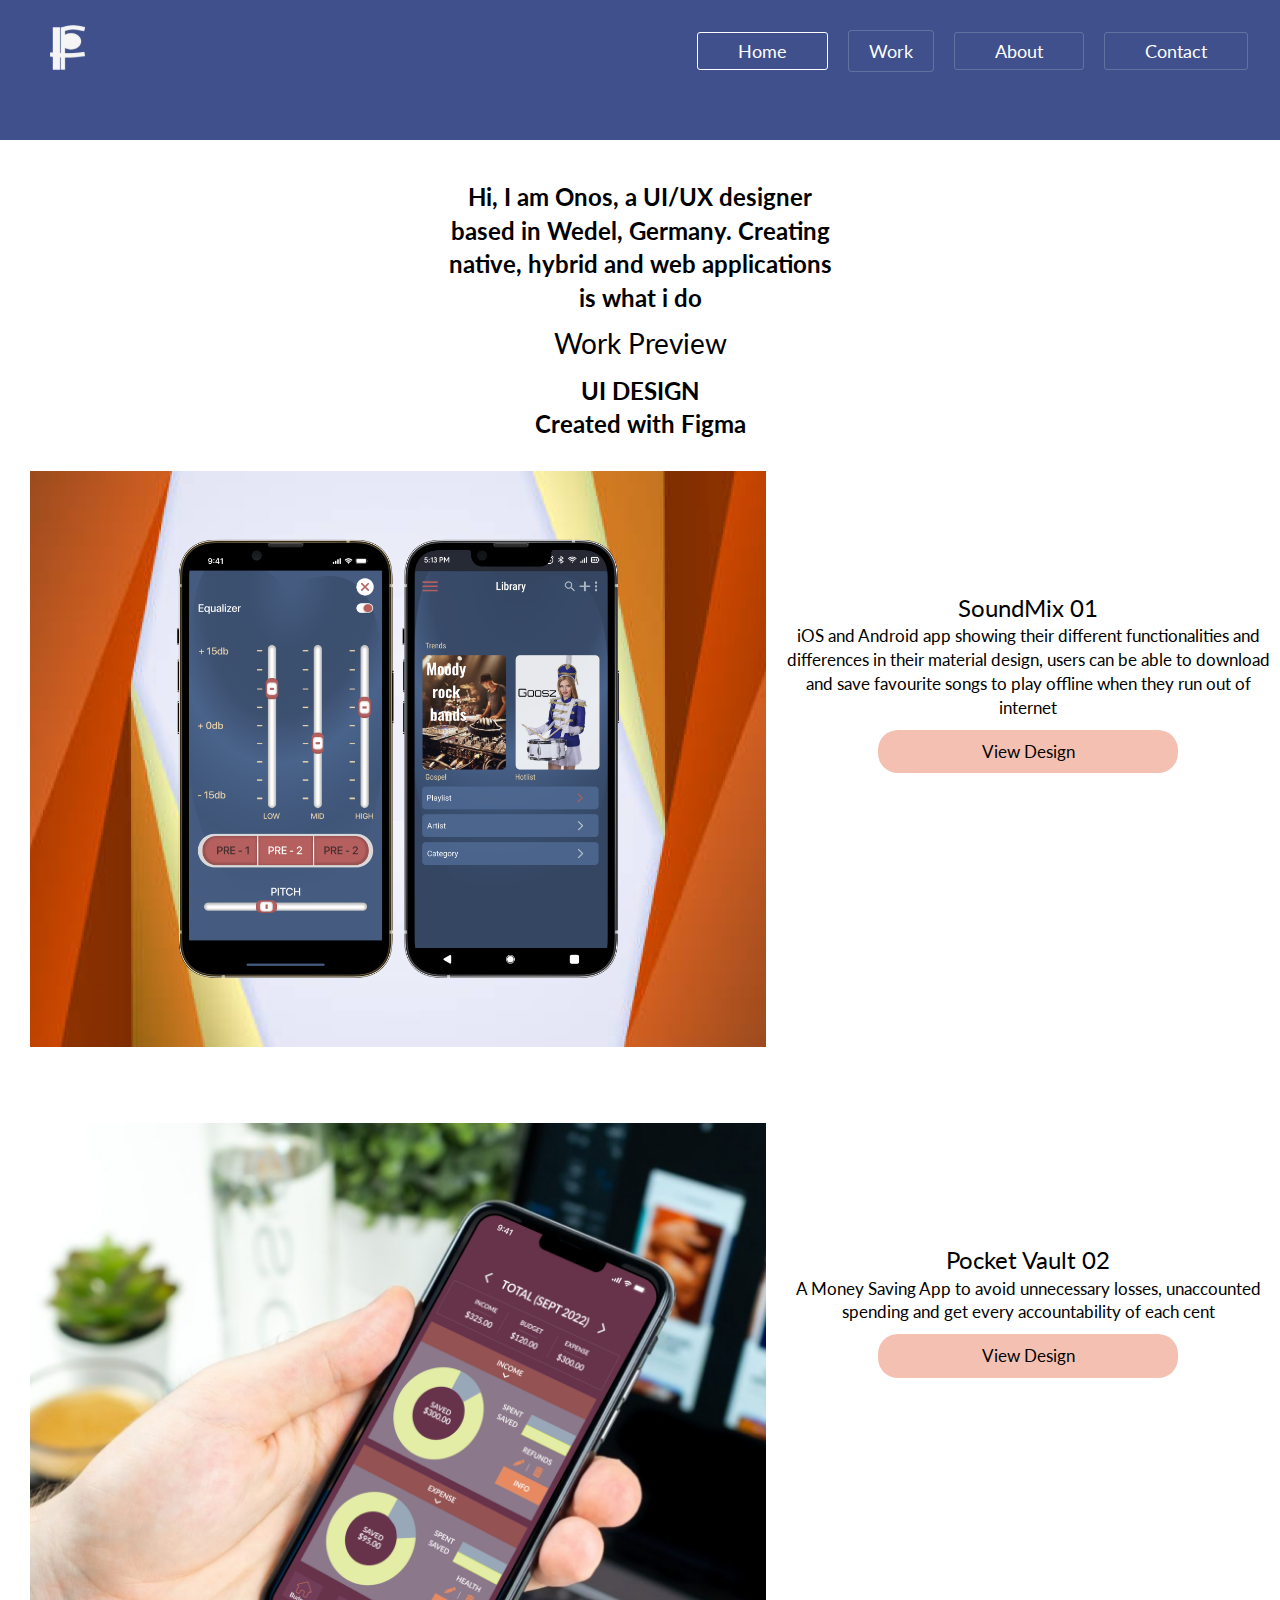
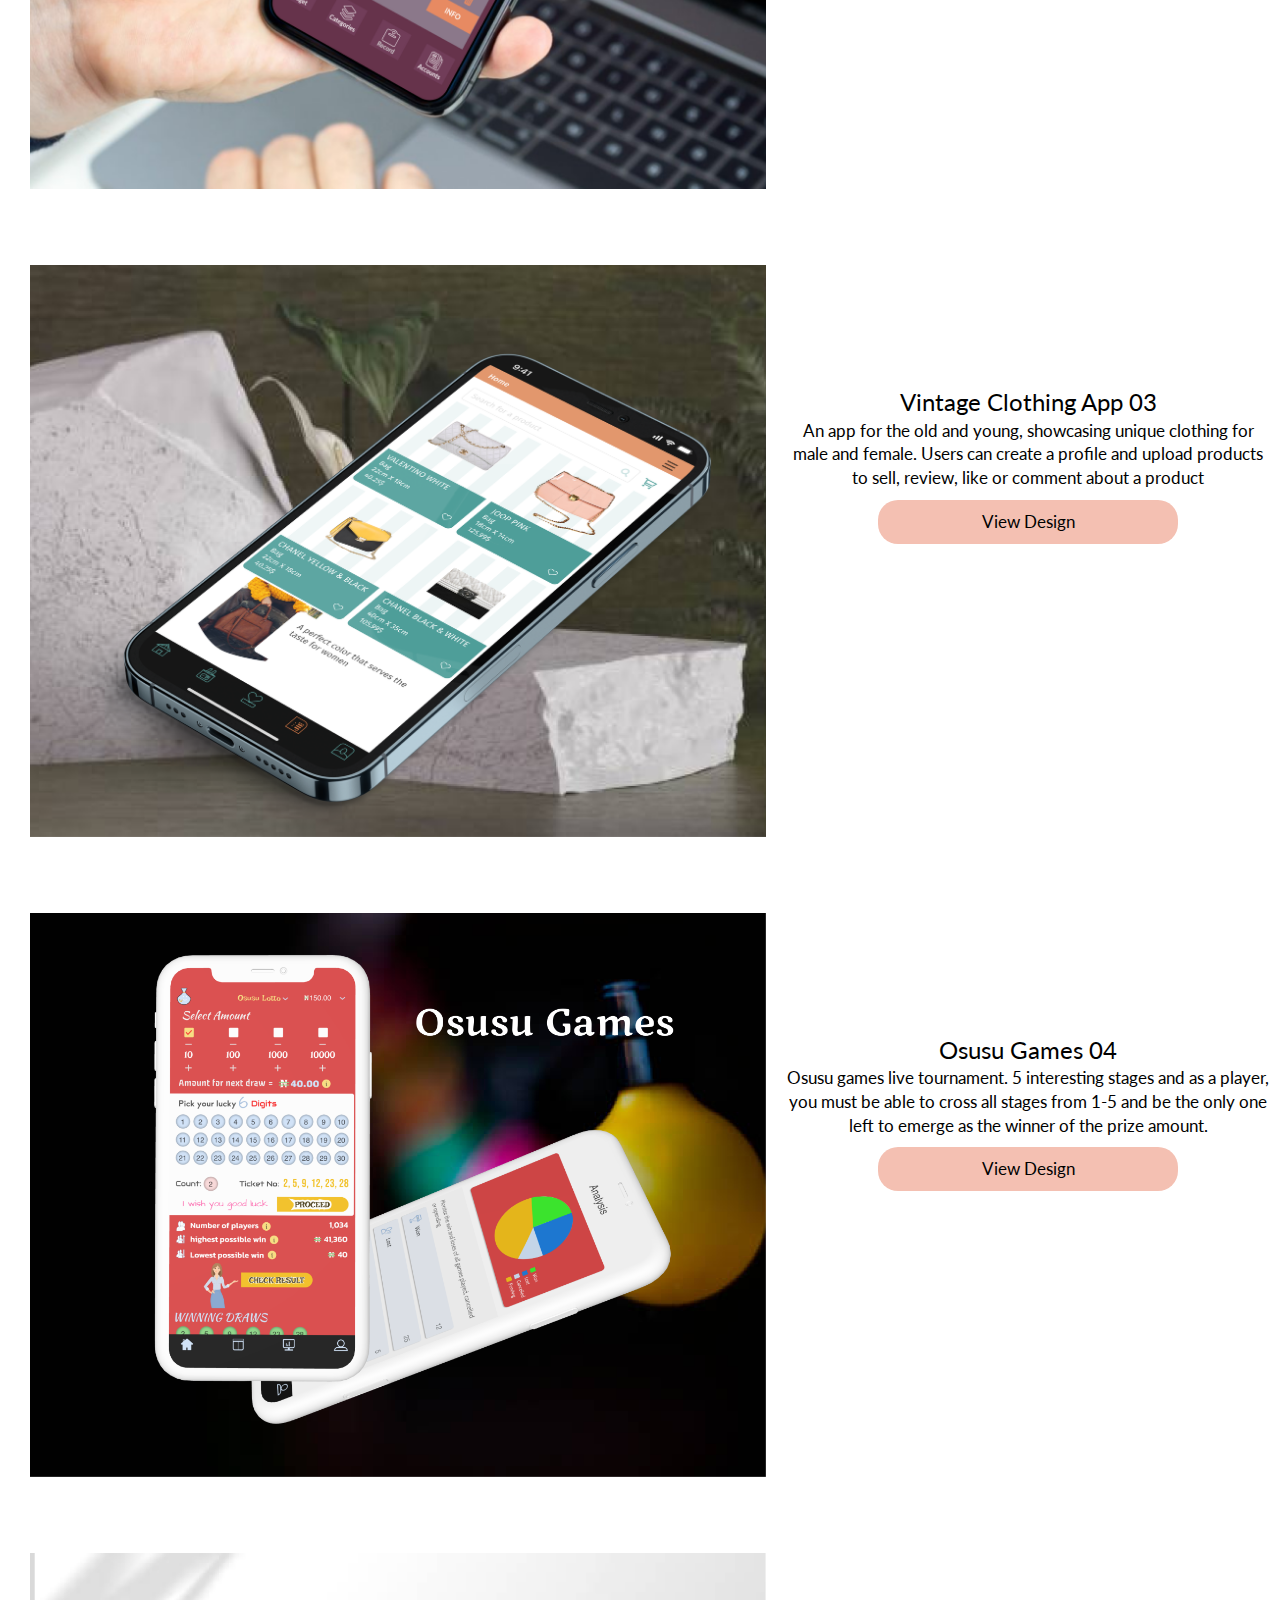
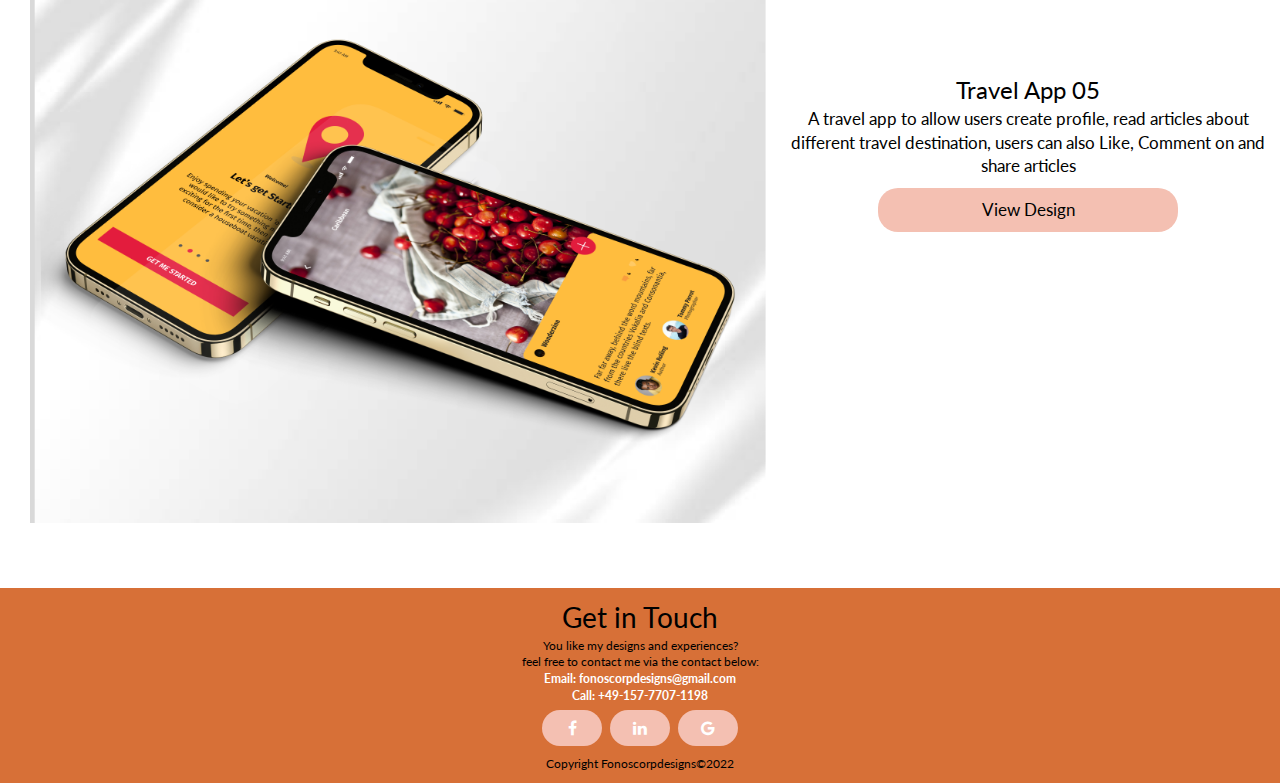
==== index.html @ d4d53372 "updated mockups" ====
<!DOCTYPE html>
<html lang="en" dir="ltr">
<!--Head Section-->

<head>
  <meta charset="utf-8">
  <meta name="viewport" content="width=device-width, initial scale=1">
  <title>Fonoscorp Designs</title>
  <link rel="icon" type="image/x-icon" href="img/favicon.ico">
  <link href="https://fonts.googleapis.com/css?family=Lato:300,400,700" rel="stylesheet">
  <link rel="stylesheet" href="css/style.css">
  <link rel="stylesheet" href="https://cdnjs.cloudflare.com/ajax/libs/font-awesome/4.7.0/css/font-awesome.min.css">
  <script src="https://code.jquery.com/jquery-3.6.1.min.js" integrity="sha256-o88AwQnZB+VDvE9tvIXrMQaPlFFSUTR+nldQm1LuPXQ=" crossorigin="anonymous"></script>
  <script src="js/script.js"></script>
</head>

<body>
  <!--Header Section-->
  <header>
    <div class="container top-heading">
      <div class="navtoggle" id="myNavtoggle">
        <label class="logo"><a href="index.html">
            <img src="img/logo-1.svg" alt="Fonoscorp"></a>
        </label>
        <nav>
          <ul>
        <li><a class="active" href="index.html">Home</a></li>
<li class="dropdown">
  <div onclick="myFunction()" class="dropbtn">Work</div>
  <div id="myDropdown" class="dropdown-content">
    <a href="android.html">SoundMix</a>
	   <a href="pocket-vault.html">Pocket Vault</a>
    <a href="vintage-app.html">Vintage App</a>
	  <a href="game.html">Game App</a>
	  <a href="travel-app.html">Travel App</a>
  </div>
</li>
            <li><a href="about.html">About</a></li>
            <li><a href="#footer">Contact</a></li>
            <li><a href="javascript:void(0);" class="icon" onclick="menuToggle()"><i class="fa fa-bars"></i></a></li>
          </ul>

        </nav>
      </div>
    </div>
  </header>


  <div class="main">

    <!--Main page Hero Section-->

    <div class="preview">
      <h5>
        Hi, I am Onos, a UI/UX designer based in Wedel, Germany. Creating native, hybrid and web applications is what i do
      </h5>
      <h3>
        Work Preview
      </h3>
      <h5>
        UI DESIGN<br>Created with Figma
      </h5>
    </div>


    <!--Project Section-->
	 
	  
    <!--iOS and Android Section-->
    <div class="grid-container">
      <div class="grid-item">
        <picture>
          <img src="img/soundmix/img/ios-mockup.png" alt="Project 2" />
        </picture>
      </div>
      <div class="grid-item">
        <h3>SoundMix 01</h3>
        <p>iOS and Android app showing their different functionalities and differences in their material design, users can be able to download and save favourite songs to play offline when they run out of internet</p>

        <a href="android.html" class="button">View Design</a>
      </div>
    </div>
	  
	   <!--Pocket Vault Section-->
    <div class="grid-container">
      <div class="grid-item">
        <picture>
          <img src="img/pocket-vault/home-mockup.png" alt="Project 2" />
        </picture>
      </div>
      <div class="grid-item">
        <h3>Pocket Vault 02</h3>
        <p>A Money Saving App to avoid unnecessary losses, unaccounted spending and get every accountability of each cent</p>

        <a href="android.html" class="button">View Design</a>
      </div>
    </div>

	  
	  
	   <!--Vintage Section-->
	   <div class="grid-container">
      <div class="grid-item">
        <picture>
          <img src="img/vintage-app-img/home-mockups.png" alt="Project 1" />
        </picture>
      </div>
      <div class="grid-item">
        <h3>Vintage Clothing App 03</h3>
        <p>An app for the old and young, showcasing unique clothing for male and female. Users can create a profile and upload products to sell, review, like or comment about a product</p> <a href="vintage-app.html" class="button">View Design</a>
      </div>
    </div>
	  
	   <!--Game Section-->
    <div class="grid-container">
      <div class="grid-item">
        <picture>
          <img src="img/game/osusu-games.png" alt="Project 2" />
        </picture>
      </div>
      <div class="grid-item">
        <h3>Osusu Games 04</h3>
        <p>Osusu games live tournament. 5 interesting stages and as a player, you must be able to cross all stages from 1-5 and be the only one left to emerge as the winner of the prize amount.</p>

        <a href="android.html" class="button">View Design</a>
      </div>
    </div>
	   <!--Travel Section-->
	  <div class="grid-container">
      <div class="grid-item">
        <picture>
          <img src="img/vintage-app-img/travelpic.png" alt="Project 2" />
        </picture>
      </div>
      <div class="grid-item">
        <h3>Travel App 05</h3>
        <p>A travel app to allow users create profile, read articles about different travel destination, users can also Like, Comment on and share articles</p>

        <a href="travel-app.html" class="button">View Design</a>
      </div>
    </div>




  </div>
	
	

  <!--Footer Section-->








  <footer>
    <div class="foot-menu">
      <div class="container">
        <div class="contact-text">

          <h3>Get in Touch</h3>
          <p>You like my designs and experiences?<br>
            feel free to contact me via the contact below:</p>
        </div>
        <div class="contact">
          Email: <a href="mailto:fonoscorp1@gmail.com">fonoscorpdesigns@gmail.com</a><br>
          Call: <a href="tel:+4915777071198">+49-157-7707-1198</a>
        </div>



        <div class="social-link">
          <a href="https://www.facebook.com/" class="fa fa-facebook"></a>
          <a href="https://www.linkedin.com/" class="fa fa-linkedin"></a>
          <a href="https://www.google.com/" class="fa fa-google"></a>
        </div>

        <div class="copy">
          <p>Copyright Fonoscorpdesigns&copy;2022</p>
        </div>

      </div>
    </div>
  </footer>

</body>

</html>
---- css/style.css ----
/*
Colors used:
Primary Color (Blue): #1877F2;
Secondary Color (Green): #white; */

* {
    padding: 0;
    margin: 0;
}

body {
    font-family: 'Lato', sans-serif;
    line-height: 1.4;
}

/* =======header=========== */
.logo {
    width: 40%;
}

.logo img {
    width: 30px;
    margin-bottom: 10px;
    margin-left: 20px;

}
.navtoggle li:not(:last-child) {
    display: none;
}
nav li {
    display: inline-block;
    margin: 0 10px;
    line-height: 40px;
    font-size: 12px;
    list-style: none;
    margin-bottom: 10px;
    border: 2px solid rgba(159, 191, 221, 0.3);
    border-radius: 2px;
}
nav li:last-child {
    border: 0;
    margin: 0;
    line-height: 0;
    color: green;
}


nav a {
    color: while;
    font-size: 16px;
    border: 1px solid transparent;
    padding: 2px 6px;
    border-radius: 3px;
}

.container {
    padding: 10px;
    margin: auto;
}

.top-heading {
    background-color: #3F508C;
}

img {
    width: 100%;
}

.project-pic {
    width: 40%;
    margin-left: auto;
    margin-right: auto;

}

.profile-pic {
    width: 80%;
    margin-left: auto;
    margin-right: auto;
}

.frames {
    width: 60%;
    margin-left: auto;
    margin-right: auto;
}

.row {
    display: inline-block;
    margin-bottom: 20px;
}

h2 {
    text-align: center;
    font-size: 3.25em;
    font-weight: 700;
}

h3 {
    font-size: 1.75em;
    font-weight: 400;
}

.preview {
    width: 80%;
    text-align: center;
    margin-left: auto;
    margin-right: auto;
}

h4 {
    width: 100%;
    align-content: center;
    font-size: 2.25em;
    font-weight: 400;
}

h5 {
    text-align: center;
    margin-top: 0;
    margin-bottom: 10px;
    padding: 30px;
}

a {
    text-decoration: none;
    color: #ffffff;
}

a:hover {
    color: #D77037;
}

a:active {
    color: #3F508C;
}

/* ========dropdown section========== */
.dropbtn {
  background-color: #3F508C;
  color: #fff;
  font-size: 18px;
  border: none;
  cursor: pointer;
	border: 1px solid rgba(255, 255, 255, 0.19);
	padding: 0px 20px;
	border-radius: 4px;
	transition: ease-out 0.3s;

}

.dropbtn:hover {
		 color: #D77037;

}

.dropdown {
  position: relative;
  display: inline-block;
	color: #fff;
}
.dropdown li {
	background-color: #3F508C;
}

.dropdown-content {
  display: none;
  position: absolute;
  min-width: 160px;
  overflow: auto;
  box-shadow: 0px 8px 16px 0px rgba(0,0,0,0.2);
  z-index: 1;
}

.dropdown-content a {
  color: black;
  background-color: #f1f1f1;
  padding: 2px 16px;
	height: 40px;
  text-decoration: none;
  display: block;
  margin-bottom: 2px;
}

.dropdown a:hover {background-color: #ddd;}

.show {display: block;}

/* ========main section========== */
.main {
    margin-top: 20px;
    padding: 10px;
}

.grid-container {
    margin-bottom: 30px;
}

.grid-item-2 {
    width: 60%;
    padding: 10px;
    margin-left: auto;
    margin-right: auto;
}

.grid-item-3 {
    width: 60%;
    margin-left: auto;
    margin-right: auto;
}

.grid-item-3 img {
    width: 100%;
}

.main-project {
    margin-top: 20px;
    padding: 10px;
}

.profile-name {
    text-align: center;
}

.profile-pic img {
    border-radius: 80px;
}

.ideation ul {
    padding-top: 20px;
    margin: auto;
}
.brief {
	margin-top: 20px;
    margin-bottom: 20px;
}
.brief,
.wireframe-text p {
    text-align: center;
    margin-top: 20px;
    margin-bottom: 20px;
}

.mockups {
    margin-top: 20px;
}

.tools-and-skills-heading {
    width: 100%;
    text-align: center;
}

.button {
    width: 280px;
    display: inline-block;
    text-align: center;
    color: #000;
    background-color: #F4C0B2;
    text-decoration: none;
    font-weight: 400;
    box-shadow: inset 0 0 0 0 #D77037;
    padding: 10px;
    border-radius: 20px;
    transition: ease-out 0.3s;
    margin-top: 10px;
}

.button:hover {
    box-shadow: inset 300px 0 0 0 #EDA379;
    cursor: pointer;
    color: #000;
}

.resume {
    text-align: center;
}
/* =======Pocket Vault=========== */
.project-heading{
	width: 60%;
	text-align: center;
	margin-left: auto;
	margin-right: auto;
	margin-top: 40px;
}
.guiding-heading {
	text-align: center;
	margin-top: 40px;
}
.the-w-heading {
	width: 80%;
	margin-left: auto;
	margin-right: auto;
}
.the-w-heading li {
	text-align: left;
}
.guiding-text {
	margin-bottom: 10px;
}
.explain-area {
	margin-bottom: 40px;
	width: 80%;
	margin-left: auto;
	margin-right: auto;
}
.explain-area p{
	margin-bottom: 10px;
	background-color: #F4C211;
	padding: 20px;
	border-radius: 20px;
}
.workflow-tab {
	background-color: #fff;
}
/* =======iOS and Android=========== */
.approach-tab {
	margin-top: 20px;
}
.research-area p {
	background-color: #D77037;
	padding: 10px;
	color: #fff;
	margin-bottom: 20px;
	margin-top: 10px;
}
.sketch-tab {
	margin-top: 40px;
}
.findings-area {
	margin-top: 40px;
	text-align: center;
}
.findings-tab {
	margin-bottom: 20px;
}
.flow-area {
	background-color: #D77037;
}
.wireframes-area {
	margin-top: 40px;
	margin-bottom: 30px;
}
.wireframes-area p{
	text-align: center;
}
.wireframes-tab {
	margin-bottom: 30px;
}
.style-tab {
	margin-top: 30px;
}
.sub-heading {
	text-align: center;
}
.style-tab{
	text-align: center;
}
.font-area {
	display: flex;
	text-align: center;
	
}
.styling {
	width: 50%;
	margin-left: auto;
	margin-right: auto;
}
.final-designs-area img{
	margin-bottom: 20px;
}



/* ========Footer========== */

.contact-text p {
    text-align: center;
    font-size: 12px;
}

.foot-menu {
    background-color: #D77037;
    text-align: center;
}

.contact,
.contact a {
    font-size: 12px;
    color: #ffffff;
    font-weight: 700
}

.contact a:hover {
    color: #D9D9D9;
}

.fa-bars {
    padding: 6px;
    font-size: 30px;
    width: 40px;
    border-radius: 4px;
    text-align: center;
    text-decoration: none;
    margin: 5px 2px;
}
.fa-facebook,
.fa-linkedin,
.fa-google{
    padding: 10px;
    font-size: 30px;
    width: 40px;
    border-radius: 20px;
    text-align: center;
    text-decoration: none;
    margin: 5px 2px;
}
.fa-bars:hover {
    opacity: 0.7;
    color: #F4C0B2;
}
.fa:hover {
    opacity: 0.7;
    color: #3F508C;
    background-color: #F4C0B2;
}

.fa-facebook {
    background-color: #F4C0B2;
    color: #ffffff;
}
.fa-facebook:hover {
    background-color: #F4C0B2;
    color: #3F508C;
}
.fa-linkedin {
    background-color: #F4C0B2;
    color: #ffffff;
}
.fa-linkedin:hover {
    background-color: #F4C0B2;
    color: #3F508C;
}

.fa-google {
    background-color: #F4C0B2;
    color: #ffffff;
}
.fa-google:hover {
    background-color: #F4C0B2;
    color: #3F508C;
}

.copy {
    width: 100%;
    font-size: 12px;
    display: inline-block;
    text-align: center;
}
.travel-project-pic {
    width: 100%;
    max-width: 100%;
    height: auto;
}

@keyframes color-change {
    from {
        fill: #edc655;
    }

    to {
        fill: #f76414;
    }
}

.sun {
    animation-duration: 4s;
    animation-name: color-change;
    animation-iteration-count: infinite;
    animation-direction: alternate;
    animation-timing-function: linear;
}

.sun {
    animation: 4s color-change infinite alternate linear;
}

@keyframes cloud-move {
    from {
        transform: translate(0, 50px);
    }

    to {
        transform: translate(200px, 50px);
    }
}

.cloud-front {
    animation-duration: 30s;
    animation-name: cloud-move;
    animation-iteration-count: infinite;
    animation-direction: alternate;
    animation-timing-function: linear;
}

@keyframes cloud-move-reverse {
    from {
        transform: translate(446px, 48px);
    }

    to {
        transform: translate(100px, 48px);
    }
}

.cloud-back {
    animation: 34s cloud-move-reverse infinite alternate linear;
}

.navtoggle,
.responsive {
    position: relative;
}

.navtoggle li .icon {
    position: absolute;
    right: 0;
    top: 2px;
    font-size: 38px;
}

.navtoggle.responsive li {
    display: block;
}


.logo img {
    margin-top: 15px;
}
.specifics-area {
		background-color: #FEBF9C;
	}
.iosframe {
	width: 80%;
	margin-left: auto;
	margin-right: auto;
		margin-top: 20px;
	}
.iosname {
	text-align: center;
	margin-top: 40px;
}

/* ========Responsive========== */
@media screen and (max-width: 374px) {
    nav ul {
        width: 100%;
    }

    nav li {
        padding: 0;
        margin: 0;
    }
	
}


@media screen and (min-width: 768px) {
    body {
    background-color: #C4C9D1;
}
    .navtoggle li .icon {
        display: none;
    }

    .navtoggle li:not(:last-child) {
        display: inline-block;
    }

    .logo {
        width: 30%;
        float: left;
        margin-top: 0;
    }

    .logo img {
        width: 35px;
    }

    nav {
        height: 100px;
        width: 100%;
        background: #3F508C;
        padding-top: 20px;
    }

    nav > ul > li {
        display: inline-block;
    }

    nav ul {
        float: right;
        margin-right:40px;

    }

    nav li {
        display: inline-block;
        margin: 0 2px;
        line-height: 40px;
        border-radius: 4px;
        background-color: #3F508C;
        border: none;
    }
    nav li:hover {
    border: 0 solid white;
        transition: .9s;

}

    nav a {
        font-size: 18px;
        border: 1px solid rgba(255, 255, 255, 0.19);
        padding: 7px 20px;
    }

    a:hover {
        transition: .5s;
    }
    .active {
        border: 1px solid white;
        transition: .5s;
    }

    .profile-pic {
        width: 40%;
        margin-left: auto;
        margin-right: auto;
    }

    .container {
        margin: auto;
    }

    a:active {
        color: #D77037;
    }

    h5 {
        margin-left: auto;
        margin-right: auto;
        font-size: 24px;
        padding: 0;

    }

    /* ========index========== */
    .grid-container {
        width: 100%;
        display: grid;
        grid-template-columns: 55% 45%;
        padding: 10px;
    }

    .grid-item {
        padding: 10px;
        font-size: 17px;
        text-align: center;
    }

    /* ========my work========== */
    .grid-item h3 {
        font-size: 24px;
        margin-top: 40px;
    }

    .grid-item-3 h5 {
        font-size: 16px;
        padding: 0;
    }

    .grid-item-3 {
        padding: 10px;
        margin-left: auto;
        margin-right: auto;
    }

    .grid-container-3 {
        width: 100%;
        display: grid;
        grid-template-columns: auto auto auto auto;
    }

    .grid-container-2 {
        width: 100%;
        display: grid;
        grid-template-columns: 50% 50%;
        padding: 10px;

    }

    .grid-container-2 {
        width: 100%;
        display: grid;
        grid-template-columns: 50% 50%;
        padding: 10px;

    }

   .grid-item-2 {
        width: 80%;
        padding: 10px;
        margin-left: auto;
        margin-right: auto;
    }

    .tools-and-skills-heading {
        width: 100%;
        text-align: center;
    }

    /* ========about========== */
    .resume {
        margin-top: 20px;
        margin-bottom: 40px;
    }

    .about p {
        width: 60%;
        margin-left: auto;
        margin-right: auto;
    }
	
	.findings-area {
		display: flex;
	}
	.findings-tab {
		width: 100%;
		padding: 40px;
	}
	.finding-text p {
		text-align: center;
		width: 80%;
		margin-left: auto;
		margin-right: auto;
		margin-top: 0;
		margin-bottom: 40px;
	}
	.specifics-area {
		background-color: #FEBF9C;
	}
	.guiding-heading-pics {
		display: flex;
		width: 80%;
		margin-left: auto;
		margin-right: auto;
	}
	.specifiecs-area {
		padding: 40px;
	}
	.explain-area {
		width: 60%;
		padding: 40px;
		margin-left: auto;
		margin-right: auto;
	}
	.delivery-area {
		width: 60%;
		margin-left: auto;
		margin-right: auto;
	}
	
}

@media screen and (min-width: 992px) {
     body {
    background-color: #fff;
}
    .navtoggle li .icon {
        display: none;
    }

    .logo {
        float: left;
        margin-left: 20px;
        width: 50px;
    }

    .logo img {
        width: 35px;
    }

    nav {
        height: 100px;
        width: 100%;
        background: #3F508C;
        padding-top: 20px;
    }

    nav ul {
        float: right;
        margin-right: 10px;
    }

    nav li {
        display: inline-block;
        margin: 0 8px;
        line-height: 40px;
        border-radius: 4px;
        background-color: #3F508C;
        border: none;
    }

    nav a {
        font-size: 18px;
        border: 1px solid rgba(255, 255, 255, 0.19);
        padding: 7px 40px;
    }

     a:hover {
        transition: .5s;
    }
    .active {
        border: 1px solid white;
        transition: .5s;
    }
    h5 {
        font-size: 24px;
        width: 40%;
        margin: auto;
        padding: 10px;
    }

    .grid-container {
        width: 100%;
        display: grid;
        grid-template-columns: 60% 40%;
    }

    .grid-container-3 {
        width: 100%;
        display: grid;
        grid-template-columns: auto auto auto auto auto;
		padding: 40px;
    }

    .grid-item-3 {
        padding: 10px;
        margin-left: auto;
        margin-right: auto;
    }

    .grid-item-3 h5 {
        width: 100%;
    }

    .grid-item {
        padding: 10px;
        font-size: 17px;
        text-align: center;
    }

    .grid-item h3 {
        margin-top: 120px;
    }

    .grid-container-2 {
        width: 60%;
        display: grid;
        grid-template-columns: auto auto;
        padding: 10px;
        margin-left: auto;
        margin-right: auto;
    }

    .grid-item-2 {
        width: 100%;
        padding: 10px;
        margin-left: auto;
        margin-right: auto;
    }

    .wireframe-text p {
        width: 60%;
        text-align: center;
        margin-left: auto;
        margin-right: auto;
    }

    .main-project {
        margin-top: 20px;
    }

    h2 {
        text-align: center;

    }

    .resume {
        margin-top: 20px;
        margin-bottom: 40px;
    }

    .profile-pic {
        width: 40%;
        margin-left: auto;
        margin-right: auto;
    }

    .project-pic img {
        display: block;
        width: 400px;
        margin-left: auto;
        margin-right: auto;
    }

    .preview h5 {
        width: 40%;
        text-align: center;
        margin-left: auto;
        margin-right: auto;
    }

    .profile-name {
        width: 60%;
        margin-left: auto;
        margin-right: auto;
		margin-bottom: 40px;
    }
	.profile-name p {
        width: 60%;
        margin-left: auto;
        margin-right: auto;
		
    }

    .about p {
        width: 50%;
        margin: auto;
        line-height: 2.8;
    }

    .tools-and-skills-heading {
        width: 100%;
        text-align: center;
    }

    .profile-pic {
        margin-top: 20px;
        margin-left: auto;
        margin-right: auto;
    }


    .brief {
        width: 60%;
        margin-left: auto;
        margin-right: auto;
    }

    .ideation,
    .typo,
    .frames,
    .mockups {
        padding: 10px;
    }

    .mockups {
        width: 70%;
        margin-left: auto;
        margin-right: auto;
    }

    .frames {
        width: 40%;
        margin-left: auto;
        margin-right: auto;
    }

    .button {
        color: #000;
        transition: 0.2s opacity;
    }

    .button:hover {
        color: #000;
    }

    .travel-project-pic {
        width: 100%;
        max-width: 100%;
        height: auto;
    }
	
	.research-area {
		display: flex;
	}
	.approach-tab {
		width: 100%;
		padding: 10px;
	}
	
	.the-w-heading {
		margin-bottom: 40px;
	}
	.project-head {
	display: flex;
		width: 80%;
		margin-left: auto;
		margin-right: auto;
}
	.profile-name {
		margin-top: 140px;
	}
	.idea-n-key {
		display: flex;
	}
	.ideation {
		padding: 40px;
	}
	.ideation li {
		margin-left: 20px;
	}
	.style-n-board {
		display: flex;
		width: 90%;
		margin-left: auto;
	}
	.typo1 img {
		width: 400px;
	}
	.typo img {
		max-width: 85%;
	}
	.parlet-area {
		width: 80%;
		margin-left: auto;
		margin-right: auto;
		margin-bottom: 40px;
	}

	/* ========iOS and Android========== */
	.project-pic {
		float: left;
	}
	.findings-area {
		display: flex;
	}
	.findings-tab {
		width: 100%;
		padding: 40px;
	}
	.finding-text p {
		text-align: center;
		width: 80%;
		margin-left: auto;
		margin-right: auto;
		margin-top: 0;
		margin-bottom: 40px;
	}
	.iosname {
		text-align: center;
		margin-top: 40px;
	}
	.iosframe {
		display: flex;
		margin-top: 20px;
		
	}
	.specifics-area {
		background-color: #FEBF9C;
	}
	.wireframes-area {
		width: 25%;
		padding: 10px;
	}
	.styleicons {
		display: flex;
	}
	.style-tab {
		width: 100%;
		padding: 20px;
	}
	.style-tab-area {
		display: flex;
	}
	.style-tab-area img {
		max-width: 30%;
		padding: 20px;
	}
	.final-designs-area {
		width: 100%;
		display: grid;
  	grid-template-columns: auto auto auto auto auto;
	}
	.pics {
		padding: 10px;
	}

	
	/* ========Pocket vault========== */
	
	.guide-n-deliverables {
		display: flex;
		width: 80%;
		margin-top: 40px;
		margin-left: auto;
		margin-right: auto;
	}
	.the-w-heading p{
		width: 80%;
		margin-left: auto;
		margin-right: auto;
	}
	.delivery-area img {
		width: 80%;
	}
	.guiding-n-explain {
		display: flex;
		margin-bottom: 40px;
	}
	.guiding-heading {
		width: 80%;
		margin-left: auto;
		margin-right: auto;
	}
	.guiding-heading-pics {
		display: flex;
		width: 80%;
		margin-left: auto;
		margin-right: auto;
	}
	.guiding-heading-pics img{
		width: 80%;
	}
	.the-w-heading {
		margin-top: 40px;
	}
	.specifiecs-area {
		padding: 40px;
	}
	.explain-area {
		width: 60%;
		padding: 40px;
		margin-left: auto;
		margin-right: auto;
	}
	
/* ========Osusu Games========== */
	
	.low-frames {
	width: 80%;
	margin-left: auto;
	margin-right: auto;
}
.all-games{
	display: flex;
}
.all-games img {
	padding: 20px;
	width: 80%;
}
	
	
    @keyframes color-change {
        from {
            fill: #edc655;
        }

        to {
            fill: #f76414;
        }
    }

    .sun {
        animation-duration: 4s;
        animation-name: color-change;
        animation-iteration-count: infinite;
        animation-direction: alternate;
        animation-timing-function: linear;
    }

    .sun {
        animation: 4s color-change infinite alternate linear;
    }

    @keyframes cloud-move {
        from {
            transform: translate(0, 50px);
        }

        to {
            transform: translate(200px, 50px);
        }
    }

    .cloud-front {
        animation-duration: 30s;
        animation-name: cloud-move;
        animation-iteration-count: infinite;
        animation-direction: alternate;
        animation-timing-function: linear;
    }

    @keyframes cloud-move-reverse {
        from {
            transform: translate(446px, 48px);
        }

        to {
            transform: translate(100px, 48px);
        }
    }

    .cloud-back {
        animation: 34s cloud-move-reverse infinite alternate linear;
    }
}
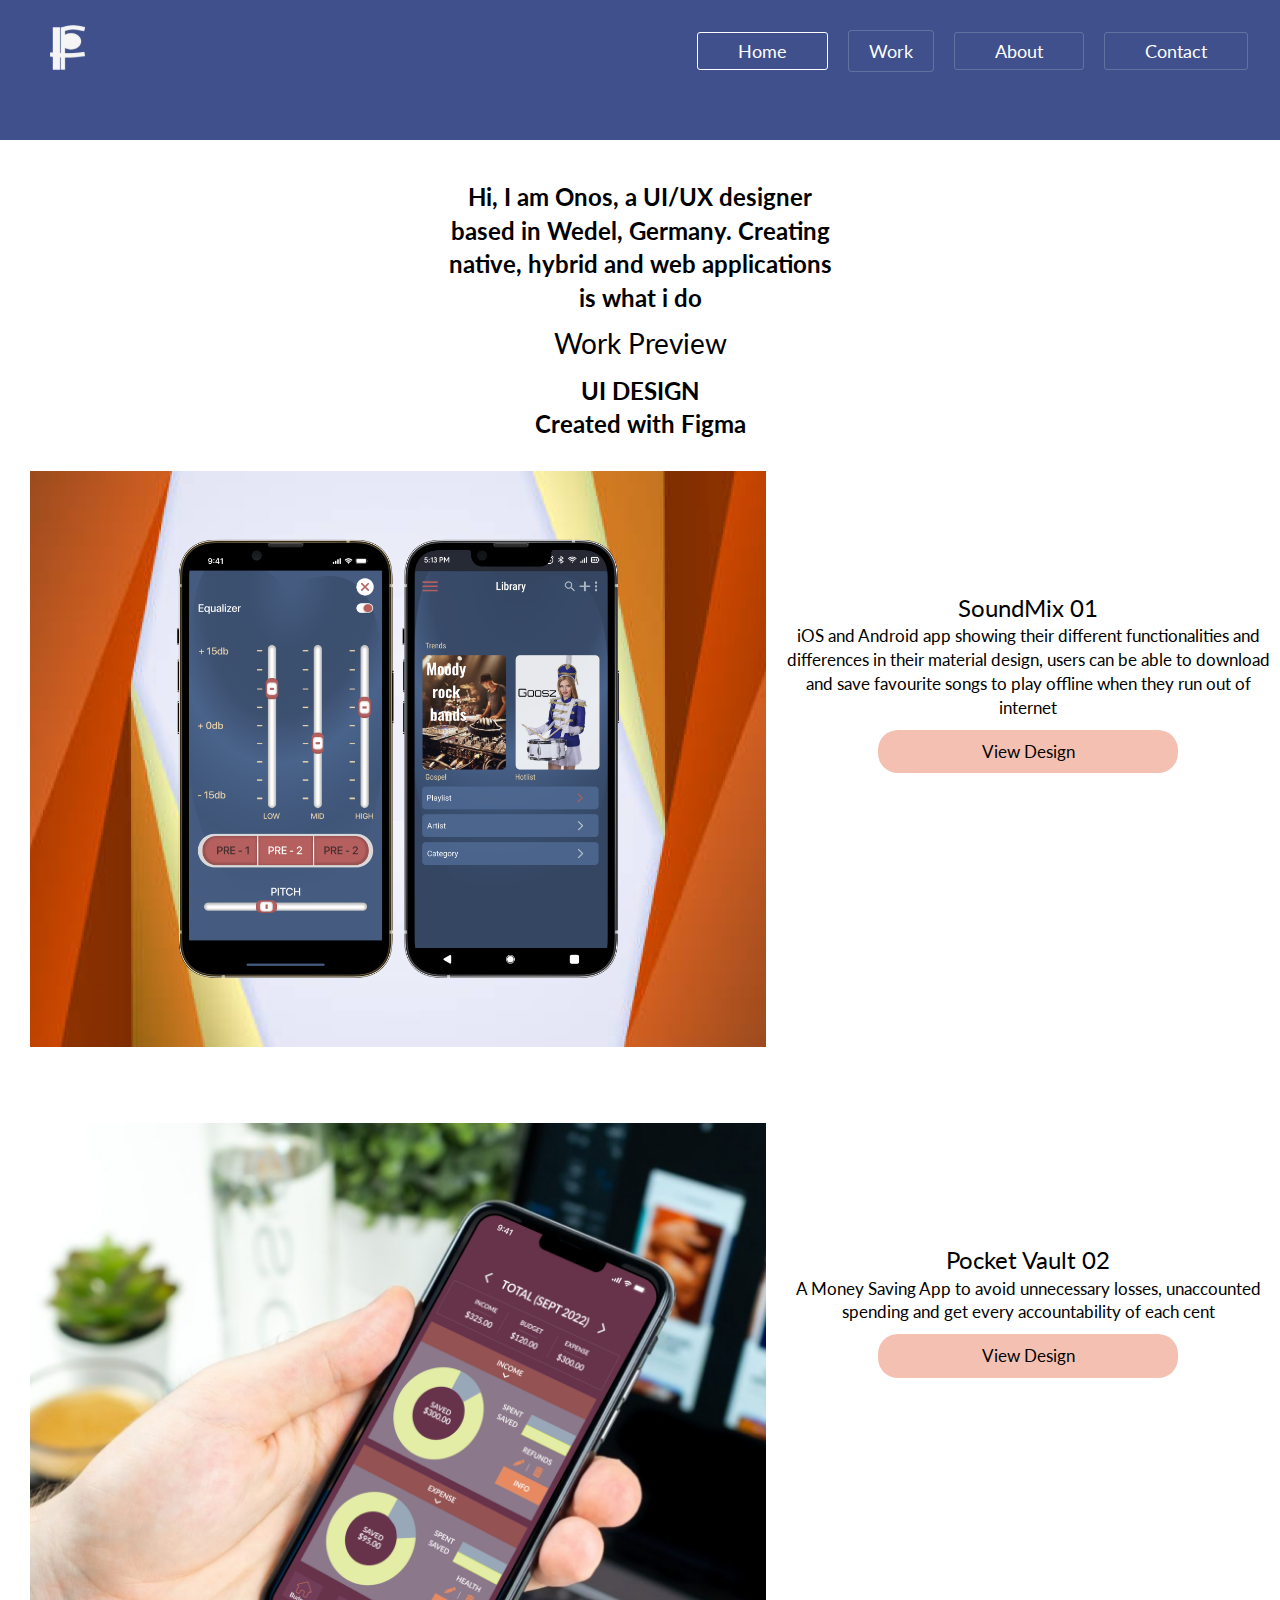
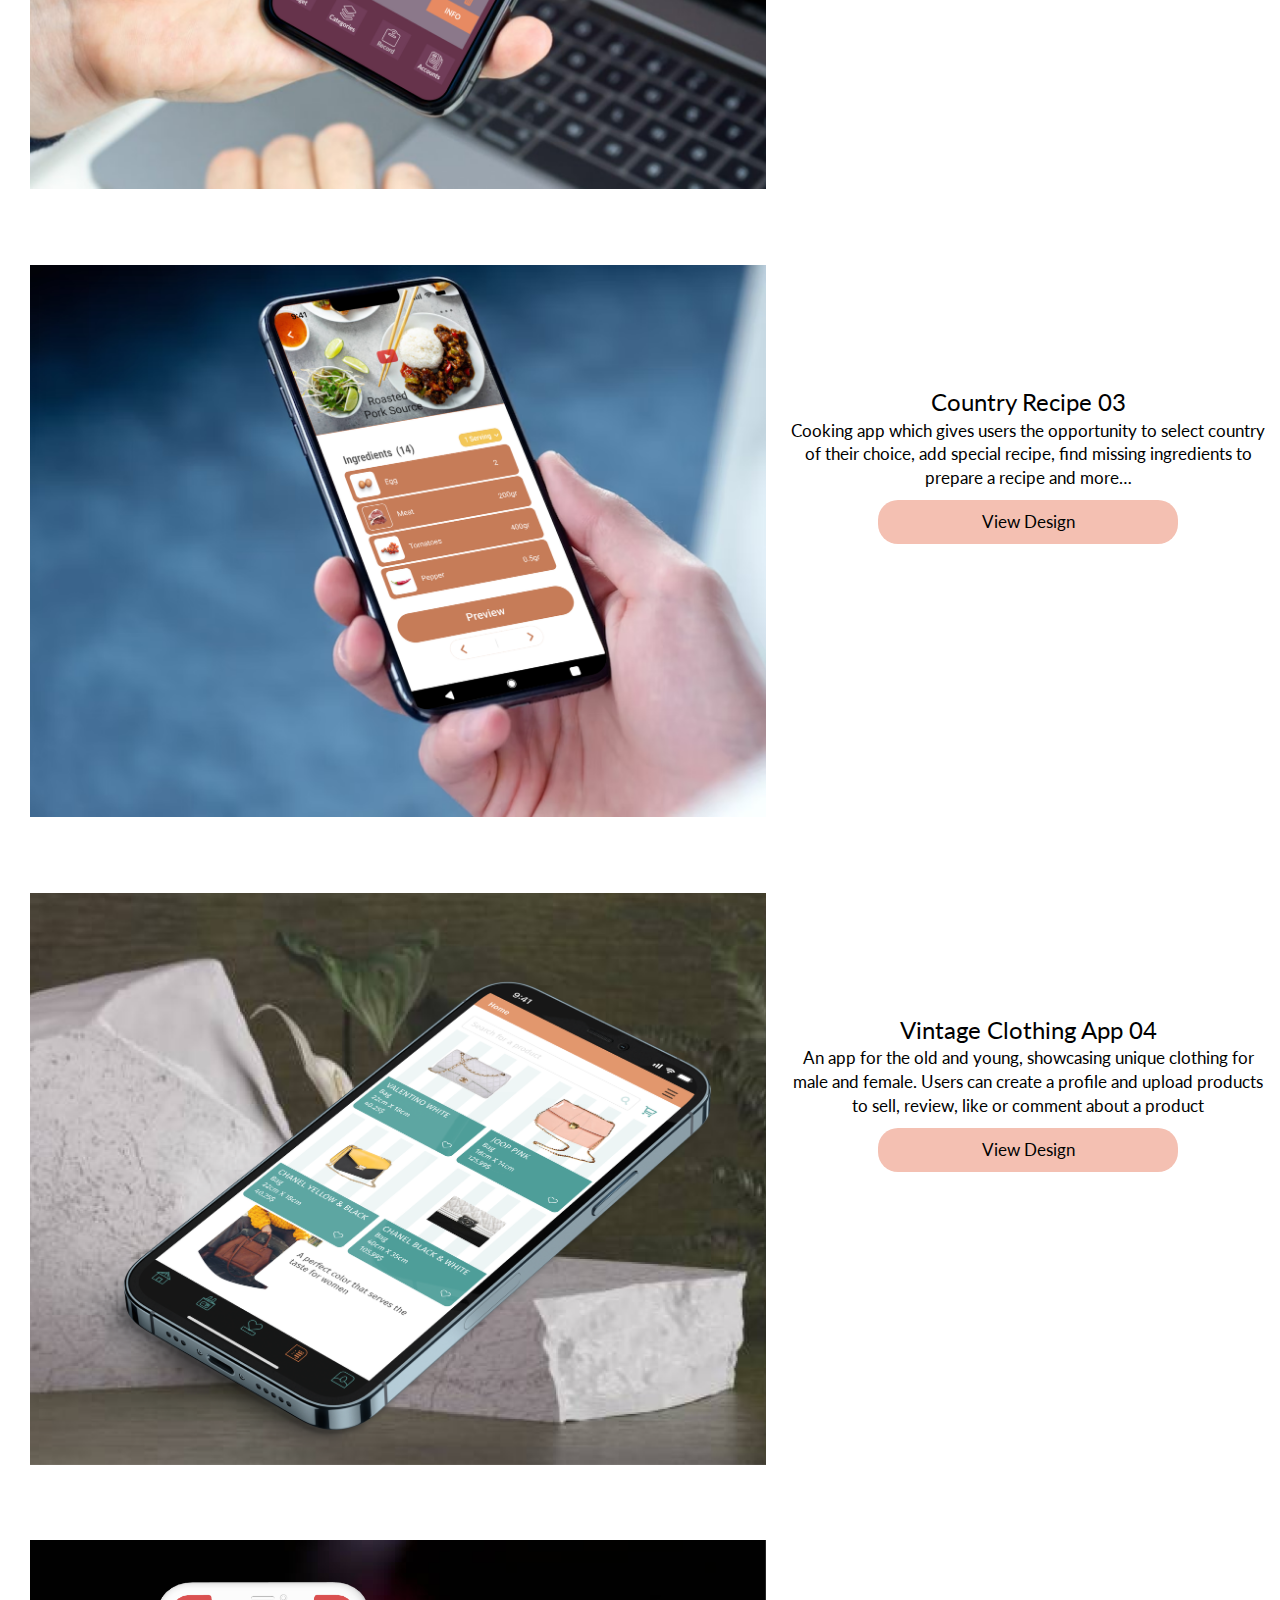
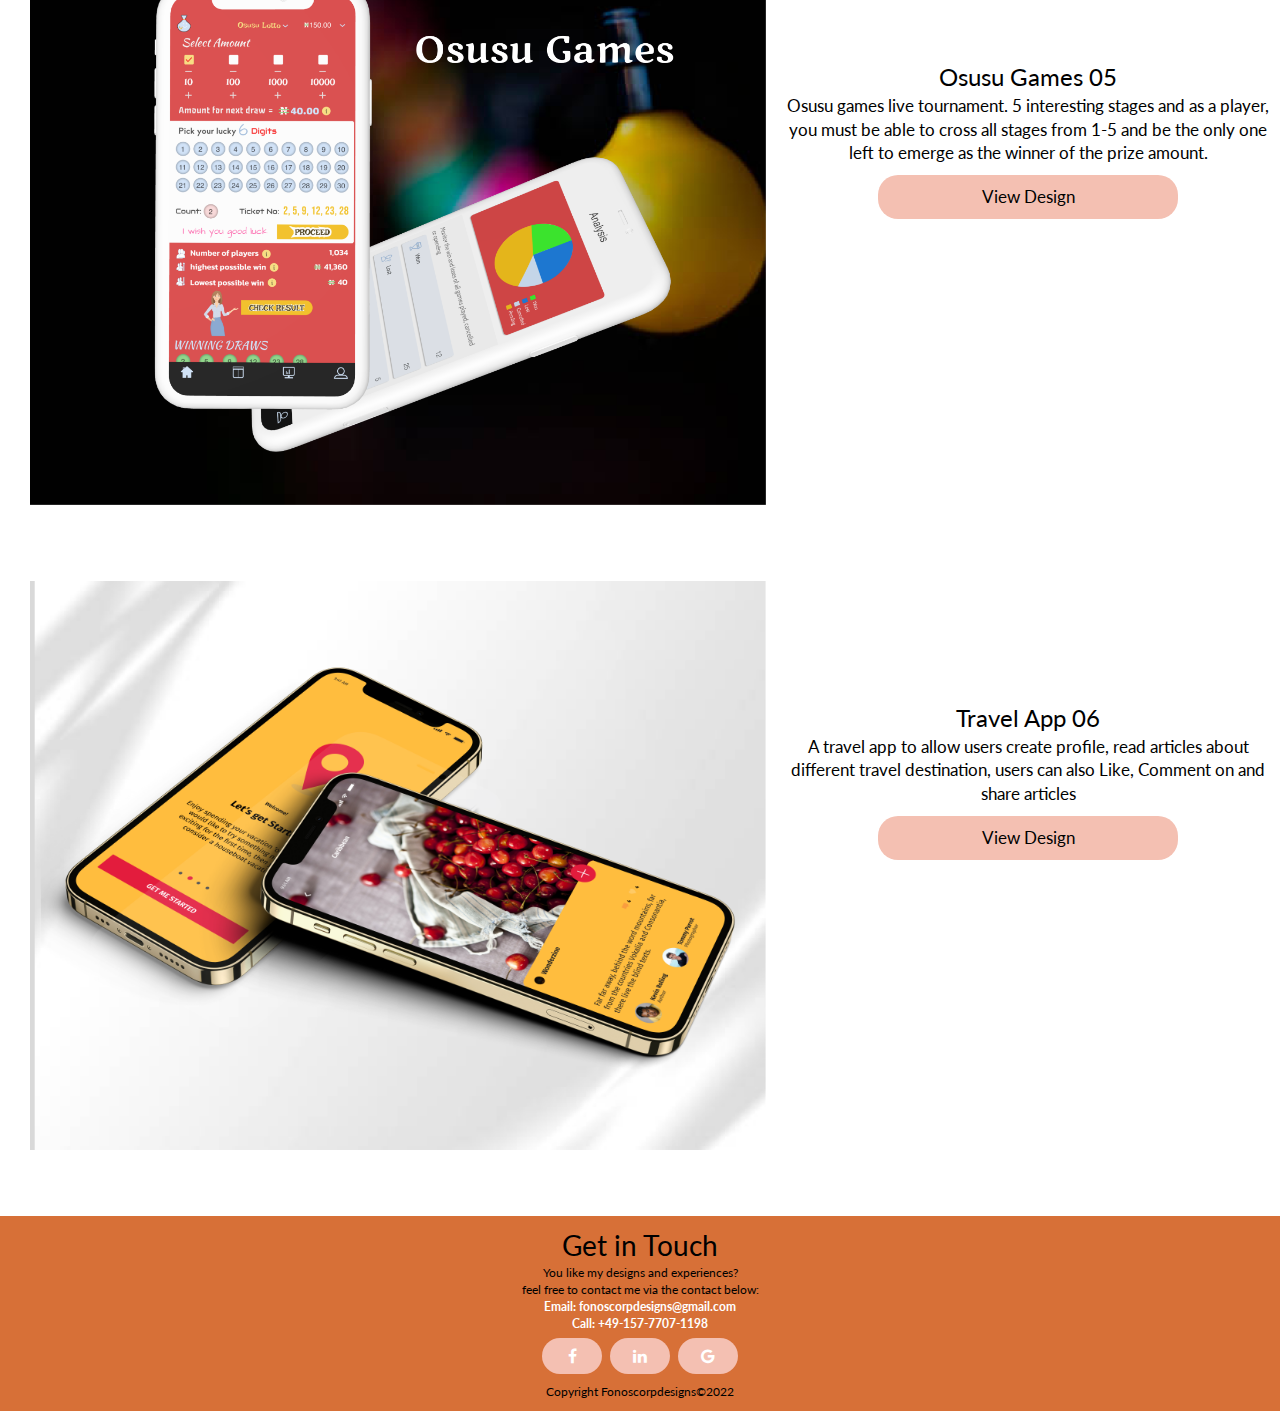
==== commit 6304d2ca: "updated" ====
--- a/index.html
+++ b/index.html
@@ -30,6 +30,7 @@
   <div id="myDropdown" class="dropdown-content">
     <a href="android.html">SoundMix</a>
 	   <a href="pocket-vault.html">Pocket Vault</a>
+	  <a href="country-recipe.html">Country Recipe</a>
     <a href="vintage-app.html">Vintage App</a>
 	  <a href="game.html">Game App</a>
 	  <a href="travel-app.html">Travel App</a>
@@ -95,7 +96,21 @@
         <a href="android.html" class="button">View Design</a>
       </div>
     </div>
-
+	  
+ <!--Country Recipe Section-->
+    <div class="grid-container">
+      <div class="grid-item">
+        <picture>
+          <img src="img/country-recipe/new-mockup.png" alt="Project 2" />
+        </picture>
+      </div>
+      <div class="grid-item">
+        <h3>Country Recipe 03</h3>
+        <p>Cooking app which gives users the opportunity to select country of their choice, add special recipe, find missing ingredients to prepare a recipe and more…</p>
+
+        <a href="country-recipe.html" class="button">View Design</a>
+      </div>
+    </div>
 	  
 	  
 	   <!--Vintage Section-->
@@ -106,7 +121,7 @@
         </picture>
       </div>
       <div class="grid-item">
-        <h3>Vintage Clothing App 03</h3>
+        <h3>Vintage Clothing App 04</h3>
         <p>An app for the old and young, showcasing unique clothing for male and female. Users can create a profile and upload products to sell, review, like or comment about a product</p> <a href="vintage-app.html" class="button">View Design</a>
       </div>
     </div>
@@ -119,7 +134,7 @@
         </picture>
       </div>
       <div class="grid-item">
-        <h3>Osusu Games 04</h3>
+        <h3>Osusu Games 05</h3>
         <p>Osusu games live tournament. 5 interesting stages and as a player, you must be able to cross all stages from 1-5 and be the only one left to emerge as the winner of the prize amount.</p>
 
         <a href="android.html" class="button">View Design</a>
@@ -133,7 +148,7 @@
         </picture>
       </div>
       <div class="grid-item">
-        <h3>Travel App 05</h3>
+        <h3>Travel App 06</h3>
         <p>A travel app to allow users create profile, read articles about different travel destination, users can also Like, Comment on and share articles</p>
 
         <a href="travel-app.html" class="button">View Design</a>
--- a/css/style.css
+++ b/css/style.css
@@ -550,6 +550,51 @@
 	margin-top: 40px;
 }
 
+/* ========country recipe session========== */
+.country-logo-area {
+	background-color: #DC4747;
+	padding: 20px;
+	color: #fff;
+	margin-bottom: 20px
+}
+.country-logo-area img{
+	width: 40%;
+}
+.cooking-heading {
+	padding: 4px;
+	margin-bottom: 40px;
+	margin-top: 40px;
+}
+.early-reserach {
+	border: 2px solid #DC4747;
+	padding: 20px;
+	margin-top: 20px;
+	border-radius: 40px;
+}
+.early-reserach p {
+	margin-top: 10px;
+}
+.why-recipe {
+	background-color: #DC4747;
+	padding: 10px;
+	text-align: center;
+	color: #fff;
+	margin-top: 40px;
+}
+.why-the-recipe ul li {
+	width: 80%;
+	margin-left: 20px;
+}
+.cooking-finding {
+	margin-top: 40px;
+}
+.typo-tab,
+.persona-tab {
+	background-color: #DC4747;
+	padding: 40px;
+	margin-bottom: 20px;
+	border-radius: 20px;
+}
 /* ========Responsive========== */
 @media screen and (max-width: 374px) {
     nav ul {
@@ -768,6 +813,38 @@
 		margin-left: auto;
 		margin-right: auto;
 	}
+	/* ========Osusu Games========== */
+	.all-comp {
+		background-color: #4E9E99;
+	}
+	
+	.low-frames {
+	width: 80%;
+	margin-left: auto;
+	margin-right: auto;
+}
+.all-games{
+	display: flex;
+}
+.all-games img {
+	padding: 20px;
+	width: 80%;
+}
+.mock-area {
+	width: 100%;
+		background-image: url("../img/game/baloon2.jpeg");
+	background-size: cover;
+	margin-left: auto;
+	margin-right: auto;
+}
+	.mock-area img{
+		width: 40%;
+		padding: 40px;
+		margin-left: 140px;
+	}
+	.tab-long-comp {
+		width: 40%;
+	}
 	
 }
 
@@ -1094,6 +1171,10 @@
 	}
 	.pics {
 		padding: 10px;
+	}
+	.tab {
+		text-align: center;
+		margin-bottom: 20px;
 	}
 
 	
@@ -1146,7 +1227,9 @@
 	}
 	
 /* ========Osusu Games========== */
-	
+	.all-comp {
+		background-color: #4E9E99;
+	}
 	.low-frames {
 	width: 80%;
 	margin-left: auto;
@@ -1155,11 +1238,28 @@
 .all-games{
 	display: flex;
 }
+	.tab p {
+		text-align: center;
+	}
 .all-games img {
 	padding: 20px;
 	width: 80%;
 }
-	
+.mock-area {
+	width: 100%;
+		background-image: url("../img/game/baloon2.jpeg");
+	background-size: cover;
+	margin-left: auto;
+	margin-right: auto;
+}
+	.mock-area img{
+		width: 40%;
+		padding: 40px;
+		margin-left: 140px;
+	}
+	.tab-long-comp {
+		width: 40%;
+	}
 	
     @keyframes color-change {
         from {
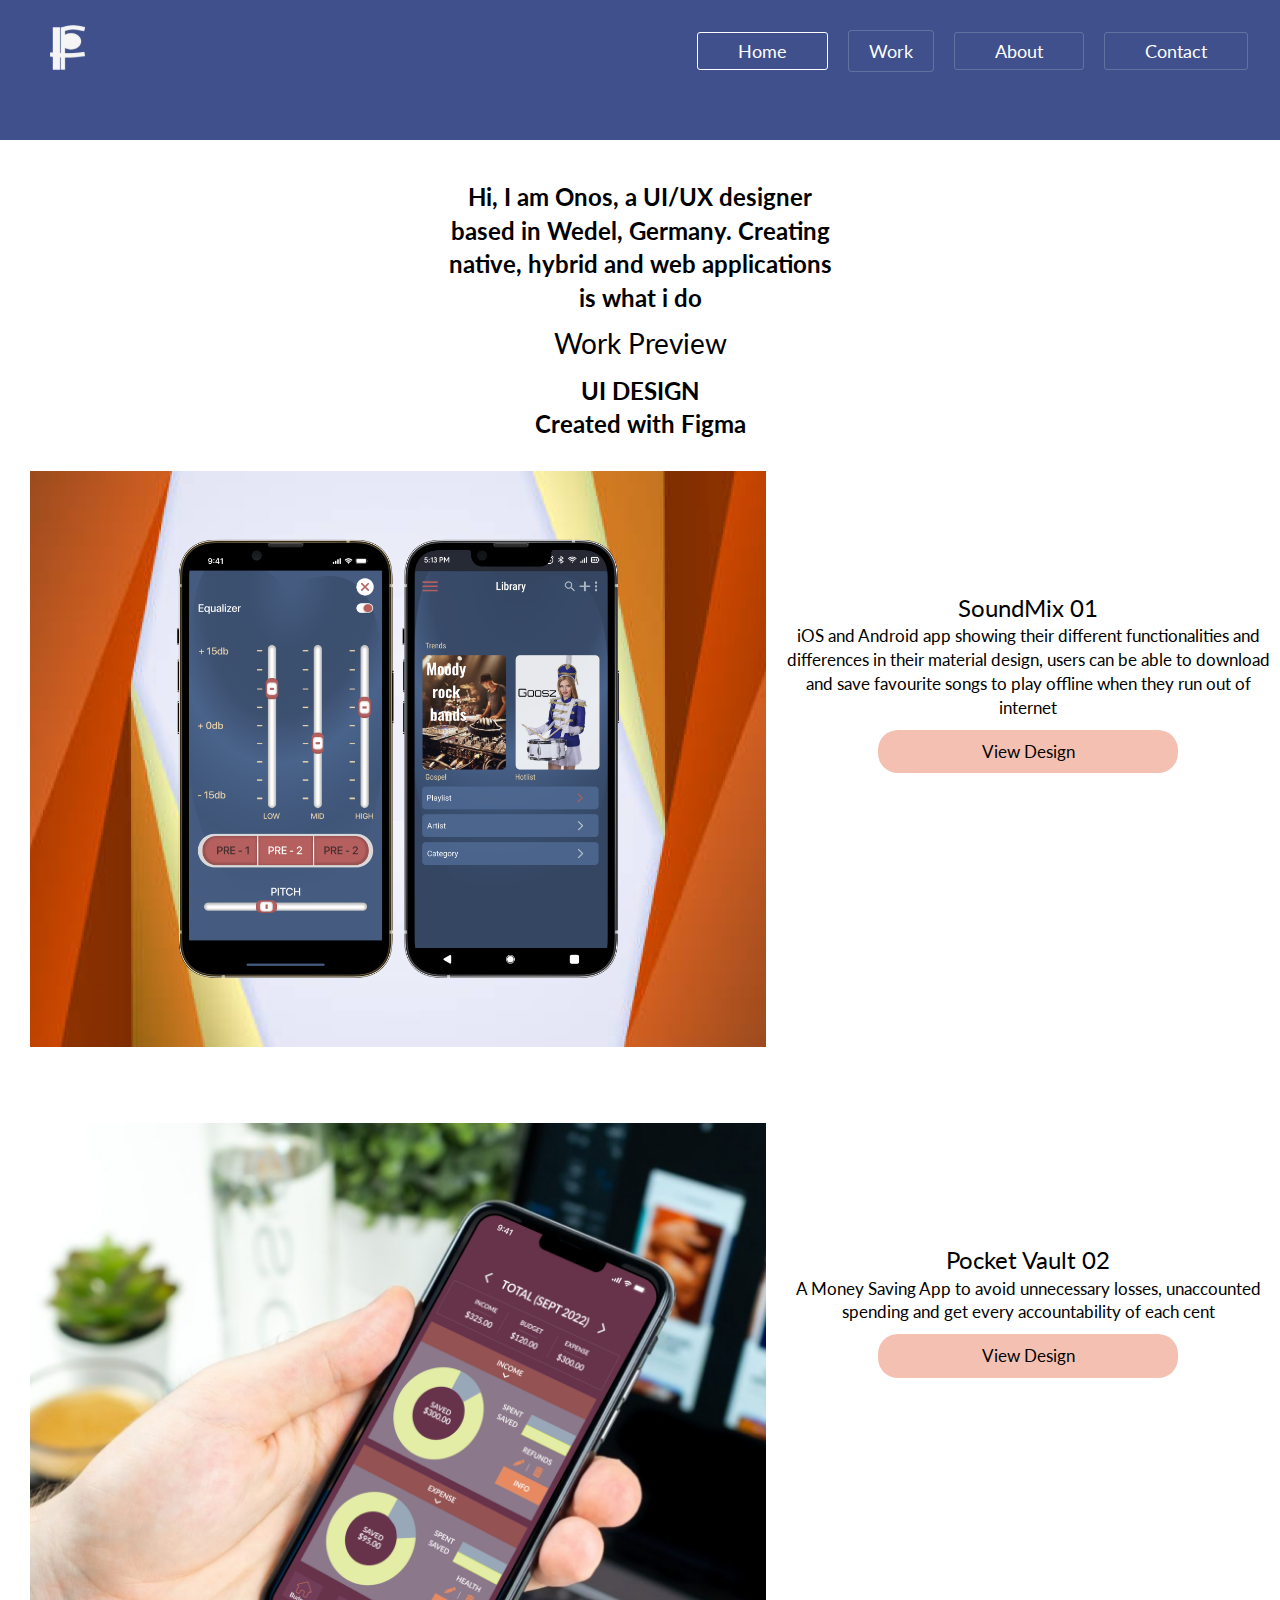
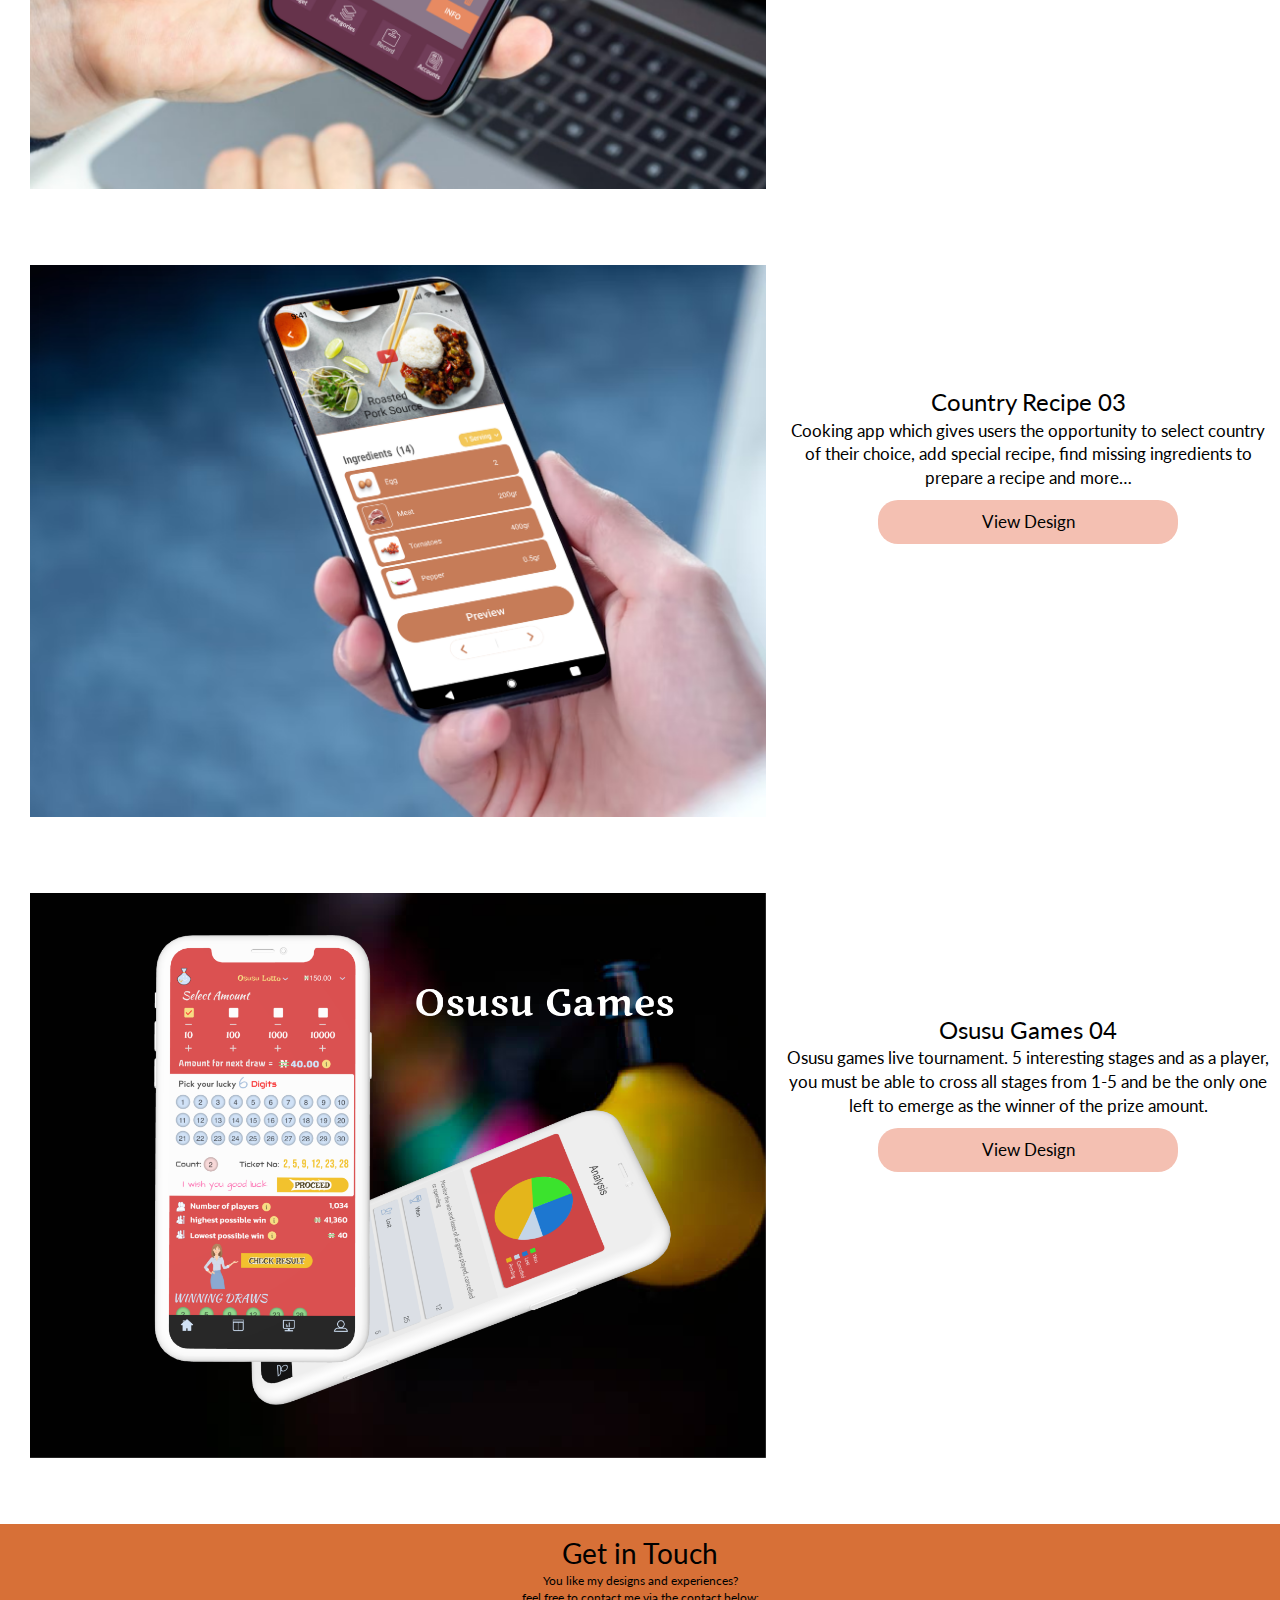
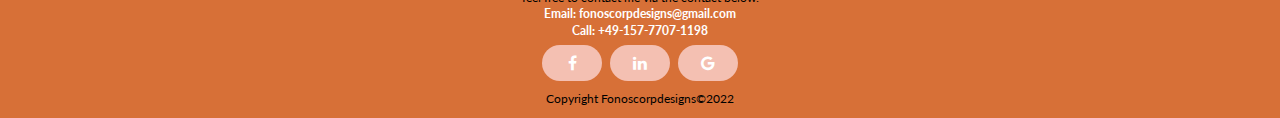
==== commit 1a51f917: "update 17sept" ====
--- a/index.html
+++ b/index.html
@@ -113,35 +113,37 @@
     </div>
 	  
 	  
+	  
+	   <!--Game Section-->
+    <div class="grid-container">
+      <div class="grid-item">
+        <picture>
+          <img src="img/game/osusu-games.png" alt="Project 2" />
+        </picture>
+      </div>
+      <div class="grid-item">
+        <h3>Osusu Games 04</h3>
+        <p>Osusu games live tournament. 5 interesting stages and as a player, you must be able to cross all stages from 1-5 and be the only one left to emerge as the winner of the prize amount.</p>
+
+        <a href="android.html" class="button">View Design</a>
+      </div>
+    </div>
+	  
 	   <!--Vintage Section-->
-	   <div class="grid-container">
+	   <div class="grid-container" style="display: none">
       <div class="grid-item">
         <picture>
           <img src="img/vintage-app-img/home-mockups.png" alt="Project 1" />
         </picture>
       </div>
       <div class="grid-item">
-        <h3>Vintage Clothing App 04</h3>
+        <h3>Vintage Clothing App 05</h3>
         <p>An app for the old and young, showcasing unique clothing for male and female. Users can create a profile and upload products to sell, review, like or comment about a product</p> <a href="vintage-app.html" class="button">View Design</a>
       </div>
     </div>
 	  
-	   <!--Game Section-->
-    <div class="grid-container">
-      <div class="grid-item">
-        <picture>
-          <img src="img/game/osusu-games.png" alt="Project 2" />
-        </picture>
-      </div>
-      <div class="grid-item">
-        <h3>Osusu Games 05</h3>
-        <p>Osusu games live tournament. 5 interesting stages and as a player, you must be able to cross all stages from 1-5 and be the only one left to emerge as the winner of the prize amount.</p>
-
-        <a href="android.html" class="button">View Design</a>
-      </div>
-    </div>
 	   <!--Travel Section-->
-	  <div class="grid-container">
+	  <div class="grid-container" style="display: none">
       <div class="grid-item">
         <picture>
           <img src="img/vintage-app-img/travelpic.png" alt="Project 2" />
--- a/css/style.css
+++ b/css/style.css
@@ -220,6 +220,9 @@
 
 .profile-name {
     text-align: center;
+}
+.country-profile-name {
+	text-align: center;
 }
 
 .profile-pic img {
@@ -287,7 +290,7 @@
 	margin-top: 40px;
 }
 .the-w-heading {
-	width: 80%;
+	width: 60%;
 	margin-left: auto;
 	margin-right: auto;
 }
@@ -326,11 +329,18 @@
 .sketch-tab {
 	margin-top: 40px;
 }
+.findings-area-tab {
+	display: flex;
+}
 .findings-area {
-	margin-top: 40px;
+	display: flex;
+	width: 80%;
+	margin-top: 20px;
 	text-align: center;
 }
 .findings-tab {
+	width: 80%;
+	padding: 20px;
 	margin-bottom: 20px;
 }
 .flow-area {
@@ -552,18 +562,25 @@
 
 /* ========country recipe session========== */
 .country-logo-area {
+	width: 60%;
 	background-color: #DC4747;
 	padding: 20px;
 	color: #fff;
-	margin-bottom: 20px
+	margin-bottom: 20px;
+	margin-left: auto;
+	margin-right: auto;
+	border-radius: 20px;
 }
 .country-logo-area img{
 	width: 40%;
 }
 .cooking-heading {
+	width: 90%;
 	padding: 4px;
 	margin-bottom: 40px;
 	margin-top: 40px;
+	margin-left: auto;
+	margin-right: auto;
 }
 .early-reserach {
 	border: 2px solid #DC4747;
@@ -581,11 +598,15 @@
 	color: #fff;
 	margin-top: 40px;
 }
+
 .why-the-recipe ul li {
 	width: 80%;
 	margin-left: 20px;
 }
 .cooking-finding {
+	width: 80%;
+	margin-left: auto;
+	margin-right: auto;
 	margin-top: 40px;
 }
 .typo-tab,
@@ -595,6 +616,45 @@
 	margin-bottom: 20px;
 	border-radius: 20px;
 }
+.jtbd-area {
+	width: 90%;
+	margin-left: auto;
+	margin-right: auto;
+}
+.jtbd-area p {
+	width: 80%;
+	padding: 2px;
+	margin-bottom: 4px;
+}
+.jtbd1 {
+	margin-bottom: 20px;
+}
+.recipe-final-tab {
+	background-color: #000;
+}
+.recipe-tab{
+	padding: 20px;
+}
+.participants {
+	width: 90px;
+}
+.participants {
+		width: 100%;
+		padding: 10px;
+	}
+	.the-participants {
+		margin-left: auto;
+		margin-right: auto;
+		width: 80%;
+		padding: 20px;
+	}
+.all-games{
+	display: flex; 
+}
+.tab img{
+	width: 90%;
+}
+
 /* ========Responsive========== */
 @media screen and (max-width: 374px) {
     nav ul {
@@ -778,10 +838,7 @@
 	.findings-area {
 		display: flex;
 	}
-	.findings-tab {
-		width: 100%;
-		padding: 40px;
-	}
+
 	.finding-text p {
 		text-align: center;
 		width: 80%;
@@ -843,10 +900,165 @@
 		margin-left: 140px;
 	}
 	.tab-long-comp {
-		width: 40%;
+		width: 100%;
 	}
 	
 }
+/* ========Country recipe session========== */
+	.cooking-heading p{
+		width: 60%;
+		margin-left: auto;
+		margin-right: auto;
+	}
+	.early-approach-area {
+		width: 60%;
+		padding: 20px;
+		margin-left: auto;
+		margin-right: auto;
+	}
+	.early-reserach {
+		width: 100%;
+		padding: 40px;
+		margin-left: auto;
+		margin-right: auto;
+	}
+	.approach-heading {
+		text-align: center;
+	}
+	.why-the-recipe {
+		width: 90%;
+		padding: 20x;
+		text-align: left;
+		padding: 20px;
+	}
+	.why-the-recipe p{
+
+		background-color: #FCEFE9;
+		padding: 4px;
+		margin-left: 10px;
+	}
+	.recipe-areas {
+		width: 100%;
+		display: grid;
+		grid-template-columns: auto;
+		margin-left: auto;
+		margin-right: auto;
+		padding: 20px;
+	}
+	.findings-area {
+		width: 80%;
+		margin-left: auto;
+		margin-right: auto;
+	}
+	.findings-tab-pic {
+		width: 50%;
+		padding: 20px;
+	}
+	.findings-tab p {
+		padding: 20px;
+		width: 100%;
+		text-align: center:
+	}
+	.findings-tab img {
+		width: 100%;
+		padding: 40px;
+	}
+	.inspiration-tab-area {
+		display: flex;
+	}
+	.sketch-frame {
+		width: 80%;
+		display: grid;
+		grid-template-columns: auto auto auto auto auto;
+		margin-left: auto;
+		margin-right: auto;
+	}
+	.sketch-frame img{
+		width: 100%;
+	} 
+	.personas {
+		display: flex;
+		margin-left: auto;
+		margin-right: auto;
+		padding: 40px;
+	}
+	.persona-tab {
+		padding: 20px;
+		
+	}
+	.personas-tab img{
+		padding: 20px;
+		background-color: #FCEFE9;
+	}
+	.cook-specifiecs-area p{
+		width: 60%;
+		margin-left: auto;
+		margin-right: auto;
+		padding: 20px;
+	}
+	.jtbd-layers {
+		width: 90%;
+		margin-left: auto;
+		margin-right: auto;
+	}
+	.jtbd-steps {
+		padding: 10px;
+	}
+.jtbd1 p {
+		width: 100%;
+	}
+	.jtbd-steps-main {
+		width: 80%;
+		margin-left: auto;
+		margin-right: auto;
+	}
+	.study-text-n-typo {
+		width: 80%;
+		margin-left: auto;
+		margin-right: auto;
+	}
+.ab-type {
+	display: flex;
+}
+	.typo-tab {
+		width: 90%;
+		padding: 20px;
+	}
+	.typo-tab img{
+		width: 100%;
+	}
+	.study-text {
+		width: 100%;
+	}
+	.study-text p {
+		padding: 20px;
+	}
+	
+	.findings-area-tab {
+	display: flex;
+}
+.findings-area {
+	width: 100%;
+	margin-top: 20px;
+	text-align: center;
+}
+.findings-tab {
+	width: 80%;
+	padding: 20px;
+	margin-bottom: 20px;
+}
+	.inspiration-tab {
+		padding: 20px;
+	}
+	.mood-tab {
+		padding: 20px;
+	}
+	.cook-mockup {
+		width: 80%;
+		margin-left: auto;
+		margin-right: auto;
+		padding: 40px;
+	}
 
 @media screen and (min-width: 992px) {
      body {
@@ -985,7 +1197,7 @@
 
     .project-pic img {
         display: block;
-        width: 400px;
+        width: 90%;
         margin-left: auto;
         margin-right: auto;
     }
@@ -1000,7 +1212,6 @@
     .profile-name {
         width: 60%;
         margin-left: auto;
-        margin-right: auto;
 		margin-bottom: 40px;
     }
 	.profile-name p {
@@ -1122,13 +1333,9 @@
 	.findings-area {
 		display: flex;
 	}
-	.findings-tab {
-		width: 100%;
-		padding: 40px;
-	}
 	.finding-text p {
 		text-align: center;
-		width: 80%;
+		width: 60%;
 		margin-left: auto;
 		margin-right: auto;
 		margin-top: 0;
@@ -1165,9 +1372,11 @@
 		padding: 20px;
 	}
 	.final-designs-area {
-		width: 100%;
-		display: grid;
-  	grid-template-columns: auto auto auto auto auto;
+		display: flex;
+		width: 90%;
+		padding: 20px;
+		margin-right: auto;
+		margin-left: auto;
 	}
 	.pics {
 		padding: 10px;
@@ -1226,6 +1435,170 @@
 		margin-right: auto;
 	}
 	
+	/* ========Country recipe session========== */
+	.cooking-heading p{
+		width: 60%;
+		margin-left: auto;
+		margin-right: auto;
+	}
+	.early-approach-area {
+		width: 80%;
+		display: flex;
+		padding: 20px;
+		margin-left: auto;
+		margin-right: auto;
+	}
+	.early-reserach {
+		width: 60%;
+		padding: 40px;
+		margin-right: 20px;
+		margin-left: 20px;
+	}
+	.approach-heading {
+		text-align: center;
+	}
+	.why-the-recipe {
+		width: 90%;
+		background-color: #FCEFE9;
+		padding: 20x;
+		text-align: left;
+	}
+	.why-the-recipe p{
+		width: 80%;
+		background-color: #FCEFE9;
+		padding: 4px;
+		margin-left: 10px;
+	}
+	.recipe-areas {
+		width: 80%;
+		display: grid;
+		grid-template-columns: auto auto auto;
+		margin-left: auto;
+		margin-right: auto;
+		padding: 20px;
+	}
+	.findings-area {
+		width: 80%;
+		margin-left: auto;
+		margin-right: auto;
+	}
+	.findings-tab-pic {
+		width: 50%;
+		padding: 20px;
+	}
+	.findings-tab p {
+		padding: 20px;
+		width: 100%;
+		text-align: center:
+	}
+	.findings-tab img {
+		width: 60%;
+		padding: 10px;
+	}
+	.inspiration-tab-area {
+		display: flex;
+	}
+	.sketch-frame {
+		width: 80%;
+		display: flex;
+		margin-left: auto;
+		margin-right: auto;
+	}
+	.sketch-frame img{
+		width: 100%;
+	} 
+	.personas {
+		display: flex;
+		margin-left: auto;
+		margin-right: auto;
+		padding: 40px;
+	}
+	.persona-tab {
+		padding: 20px;
+		
+	}
+	.personas-tab img{
+		padding: 20px;
+		background-color: #FCEFE9;
+	}
+	.cook-specifiecs-area p{
+		width: 60%;
+		margin-left: auto;
+		margin-right: auto;
+		padding: 20px;
+	}
+	.jtbd-layers {
+		display: flex;
+		width: 80%;
+		margin-left: auto;
+		margin-right: auto;
+	}
+	.jtbd-steps {
+		padding: 10px;
+	}
+	.jtbd-steps-main {
+		width: 80%;
+		margin-left: auto;
+		margin-right: auto;
+	}
+	.ab-type,
+	.study-text-n-typo {
+		display: flex;
+		width: 80%;
+		margin-left: auto;
+		margin-right: auto;
+	}
+	.typo-tab {
+		width: 90%;
+		padding: 20px;
+	}
+	.typo-tab img{
+		width: 100%;
+	}
+	.study-text {
+		width: 100%;
+	}
+	.study-text p {
+		width: 100%;
+		padding-top: 0px;
+	}
+	.participants {
+		width: 30%;
+		padding: 20px;
+	}
+	.the-participants {
+		display: flex;
+		margin-left: auto;
+		margin-right: auto;
+		width: 80%;
+		padding: 20px;
+	}
+	.findings-area-tab {
+	display: flex;
+}
+.findings-area {
+	width: 100%;
+	margin-top: 20px;
+	text-align: center;
+}
+.findings-tab {
+	width: 80%;
+	padding: 20px;
+	margin-bottom: 20px;
+}
+	.inspiration-tab {
+		padding: 20px;
+	}
+	.mood-tab {
+		padding: 20px;
+	}
+	.cook-mockup {
+		width: 80%;
+		margin-left: auto;
+		margin-right: auto;
+		padding: 40px;
+	}
+
 /* ========Osusu Games========== */
 	.all-comp {
 		background-color: #4E9E99;
@@ -1258,7 +1631,7 @@
 		margin-left: 140px;
 	}
 	.tab-long-comp {
-		width: 40%;
+		width: 100%;
 	}
 	
     @keyframes color-change {
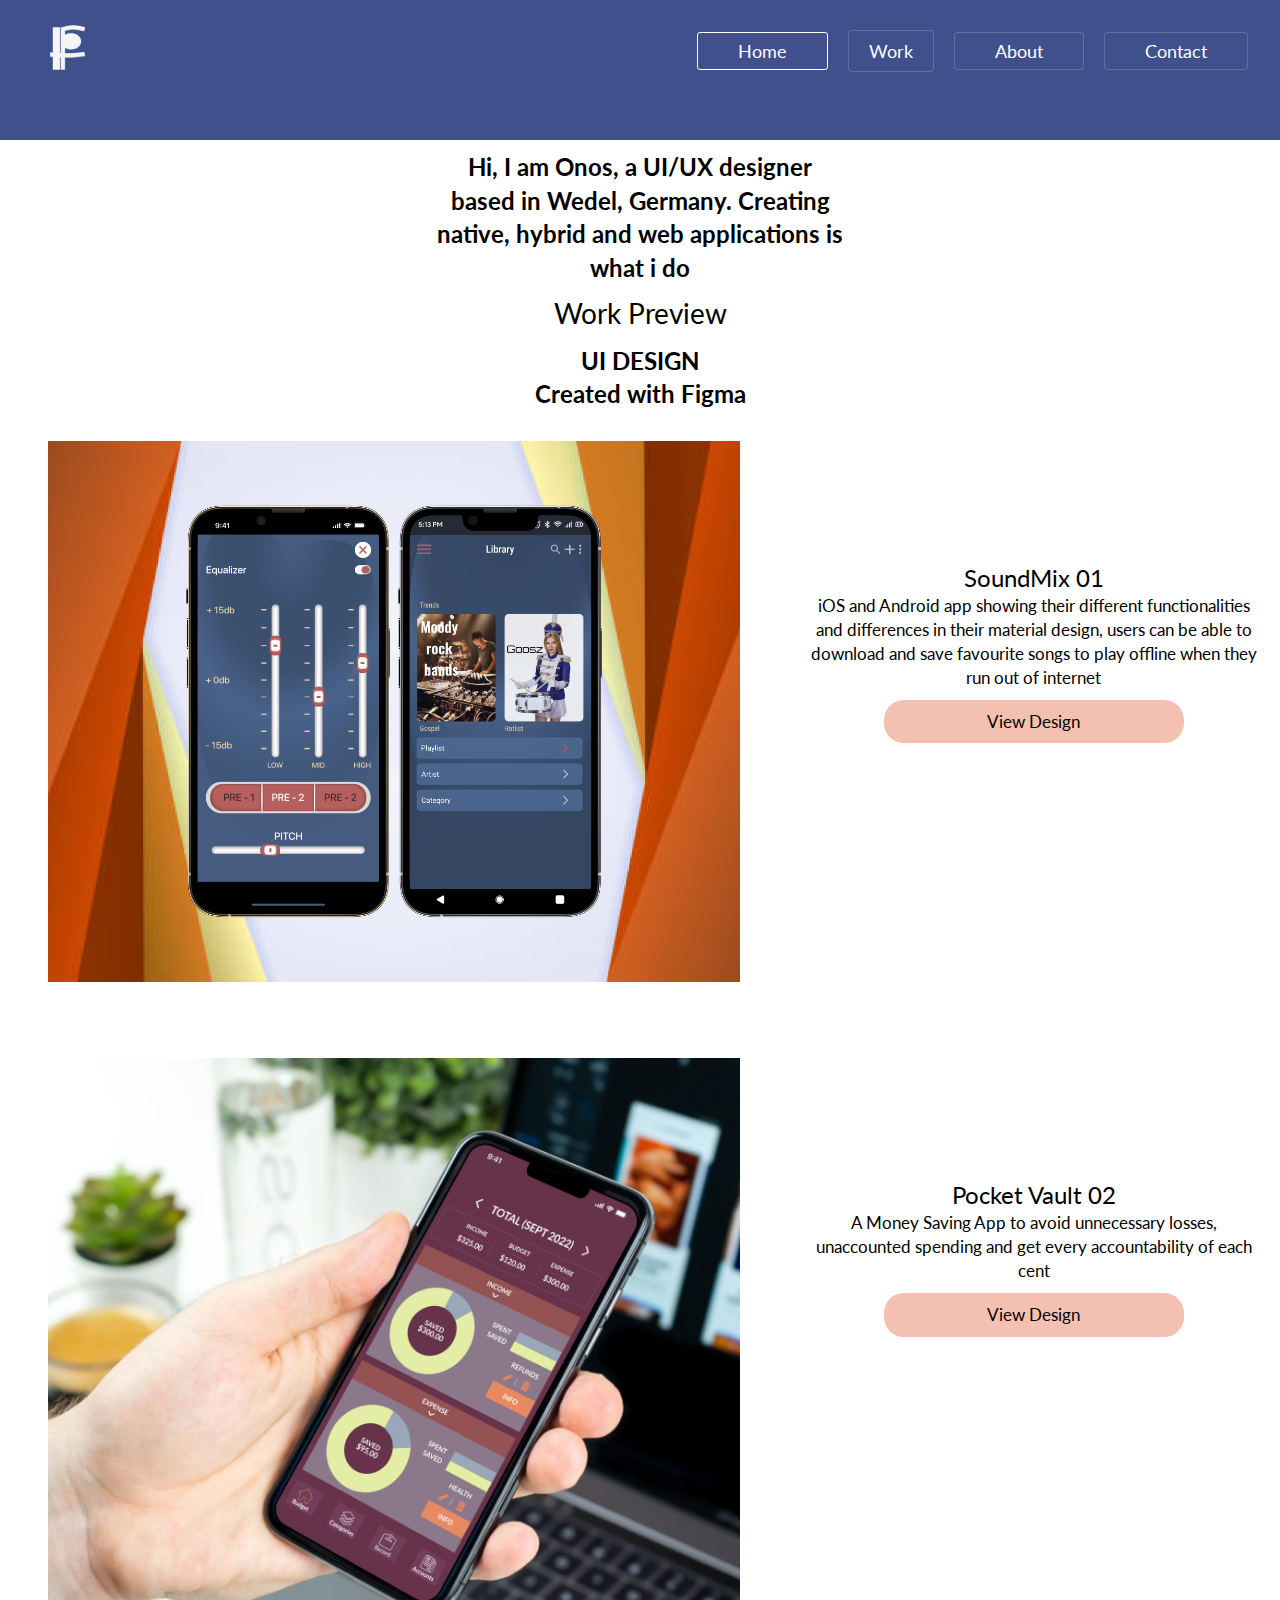
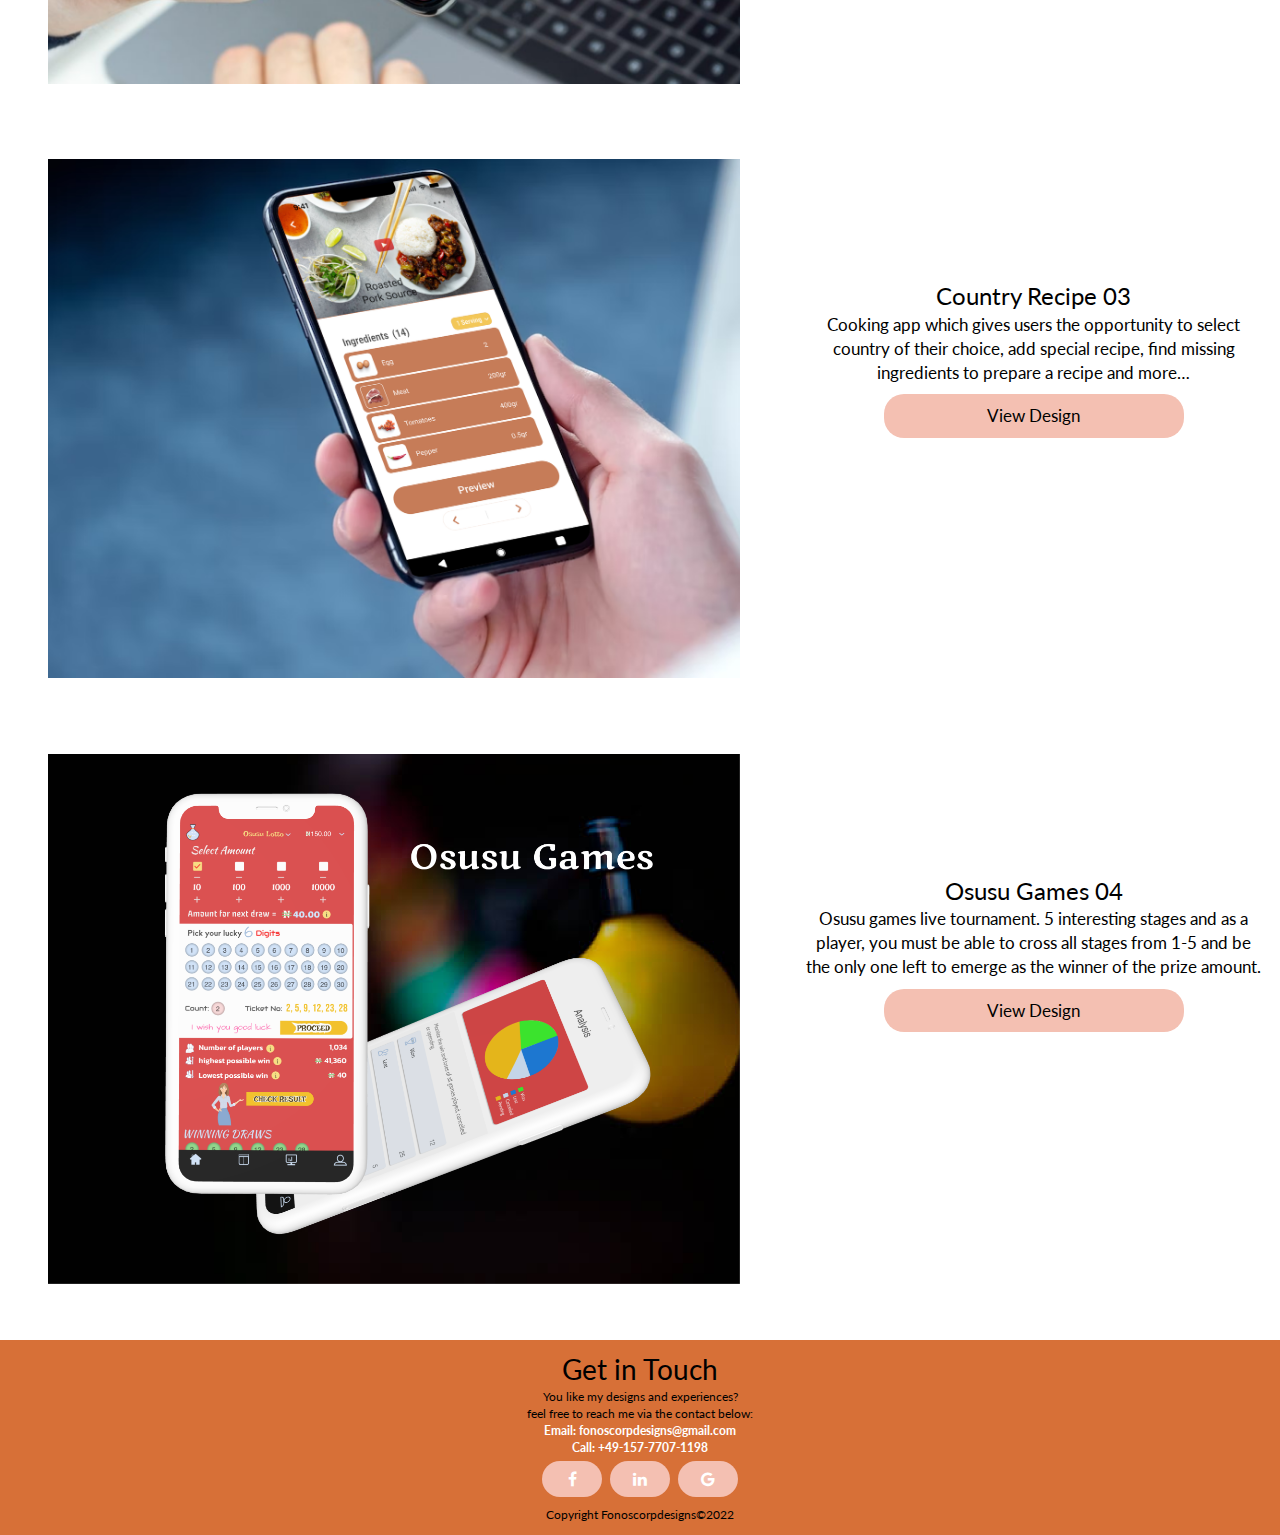
==== commit ff8b0ad9: "updated 18th" ====
--- a/index.html
+++ b/index.html
@@ -47,8 +47,7 @@
   </header>
 
 
-  <div class="main">
-
+ 
     <!--Main page Hero Section-->
 
     <div class="preview">
@@ -160,7 +159,6 @@
 
 
 
-  </div>
 	
 	
 
@@ -180,7 +178,7 @@
 
           <h3>Get in Touch</h3>
           <p>You like my designs and experiences?<br>
-            feel free to contact me via the contact below:</p>
+            feel free to reach me via the contact below:</p>
         </div>
         <div class="contact">
           Email: <a href="mailto:fonoscorp1@gmail.com">fonoscorpdesigns@gmail.com</a><br>
--- a/css/style.css
+++ b/css/style.css
@@ -188,8 +188,8 @@
 
 /* ========main section========== */
 .main {
+	width: 100vw;
     margin-top: 20px;
-    padding: 10px;
 }
 
 .grid-container {
@@ -212,10 +212,14 @@
 .grid-item-3 img {
     width: 100%;
 }
+.grid-item {
+	width: 90%;
+	margin-left: auto;
+	margin-right: auto;
+}
 
 .main-project {
     margin-top: 20px;
-    padding: 10px;
 }
 
 .profile-name {
@@ -329,9 +333,6 @@
 .sketch-tab {
 	margin-top: 40px;
 }
-.findings-area-tab {
-	display: flex;
-}
 .findings-area {
 	display: flex;
 	width: 80%;
@@ -566,6 +567,7 @@
 	background-color: #DC4747;
 	padding: 20px;
 	color: #fff;
+	margin-top: 40px;
 	margin-bottom: 20px;
 	margin-left: auto;
 	margin-right: auto;
@@ -880,6 +882,17 @@
 	margin-left: auto;
 	margin-right: auto;
 }
+	.big-comp-frames {
+		display: flex;
+		width: 80%;
+		margin-left: auto;
+		margin-right: auto;
+		background-color: #FFF;
+		padding: 40px;
+	}
+	.big-comp-frames img {
+		width: 100%;
+	}
 .all-games{
 	display: flex;
 }
@@ -1038,17 +1051,16 @@
 	display: flex;
 }
 .findings-area {
-	width: 100%;
 	margin-top: 20px;
 	text-align: center;
 }
 .findings-tab {
-	width: 80%;
+	width: 100%;
 	padding: 20px;
 	margin-bottom: 20px;
 }
 	.inspiration-tab {
-		padding: 20px;
+		padding: 10px;
 	}
 	.mood-tab {
 		padding: 20px;
@@ -1327,6 +1339,11 @@
 	}
 
 	/* ========iOS and Android========== */
+	.main-project {
+		width: 90%;
+		margin-left: auto;
+		margin-right: auto;
+	}
 	.project-pic {
 		float: left;
 	}
@@ -1443,7 +1460,6 @@
 	}
 	.early-approach-area {
 		width: 80%;
-		display: flex;
 		padding: 20px;
 		margin-left: auto;
 		margin-right: auto;
@@ -1451,8 +1467,8 @@
 	.early-reserach {
 		width: 60%;
 		padding: 40px;
-		margin-right: 20px;
-		margin-left: 20px;
+		margin-right: auto;
+		margin-left: auto;
 	}
 	.approach-heading {
 		text-align: center;
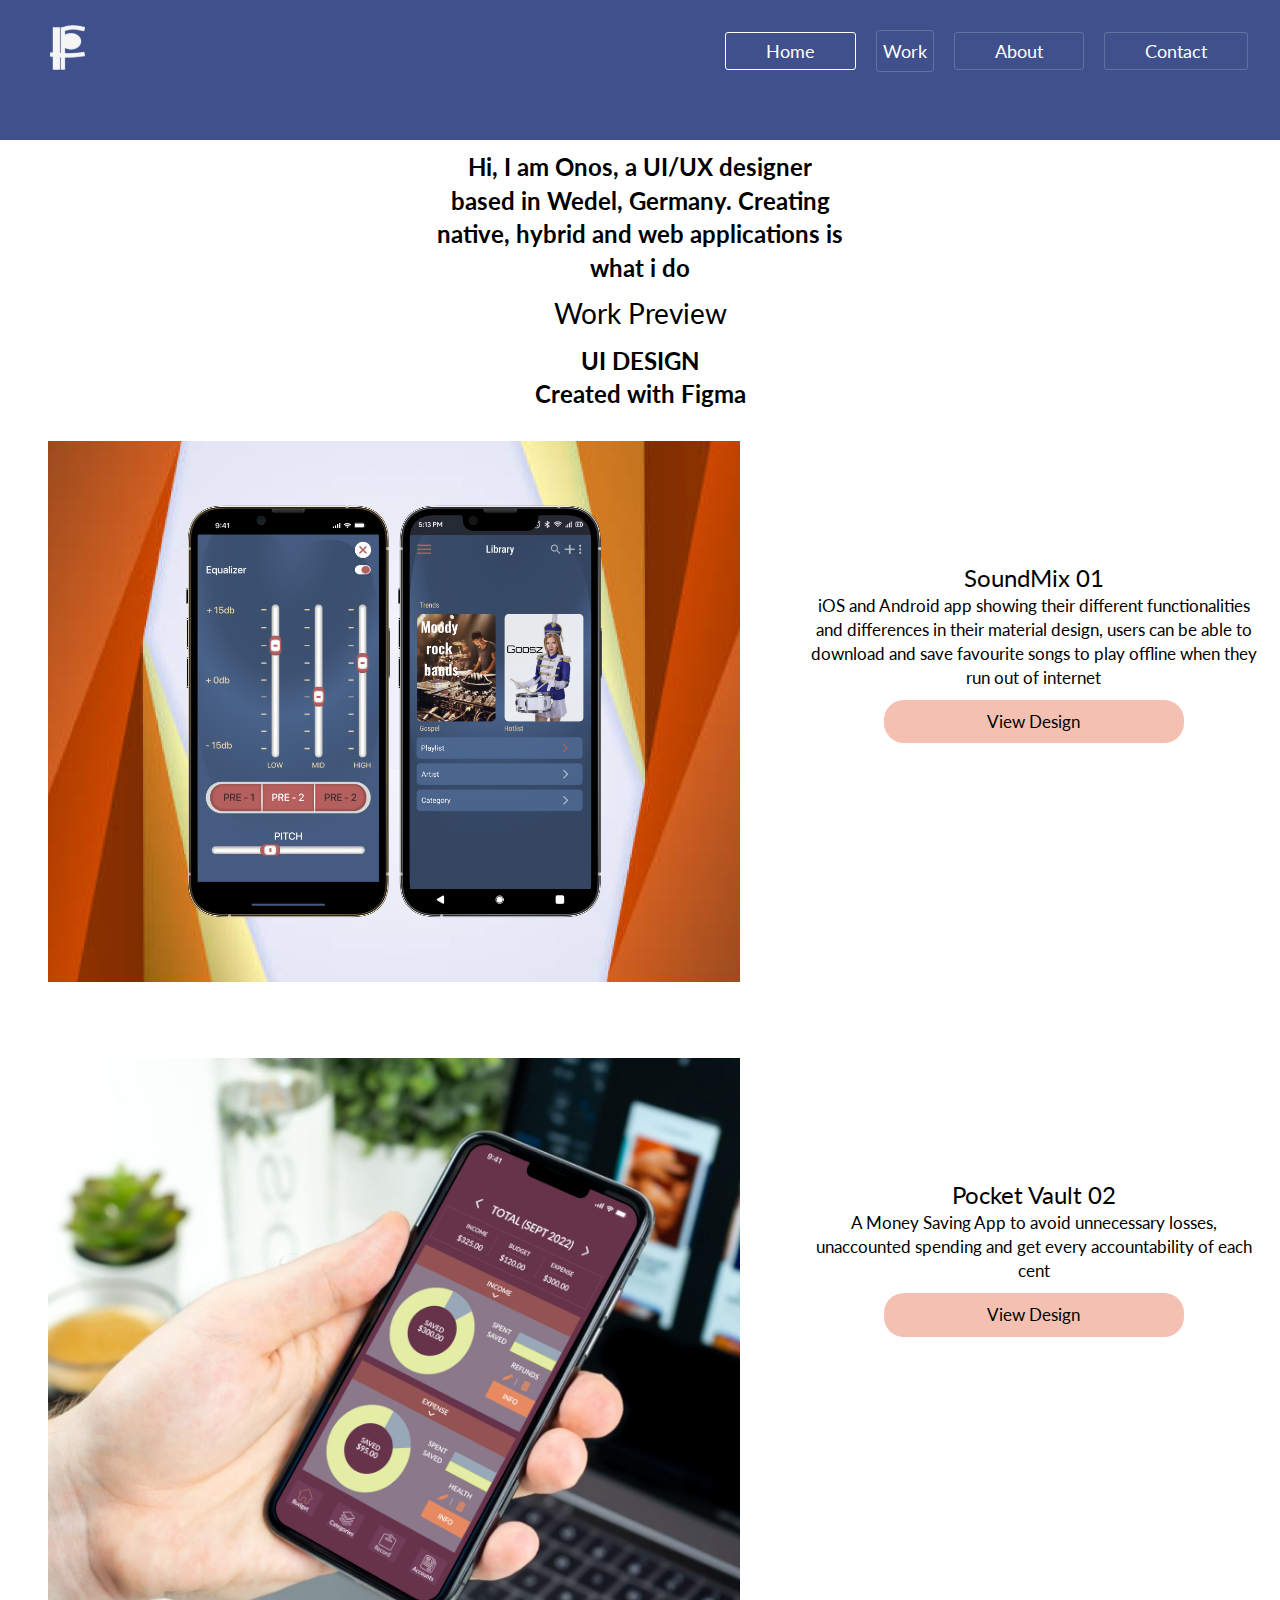
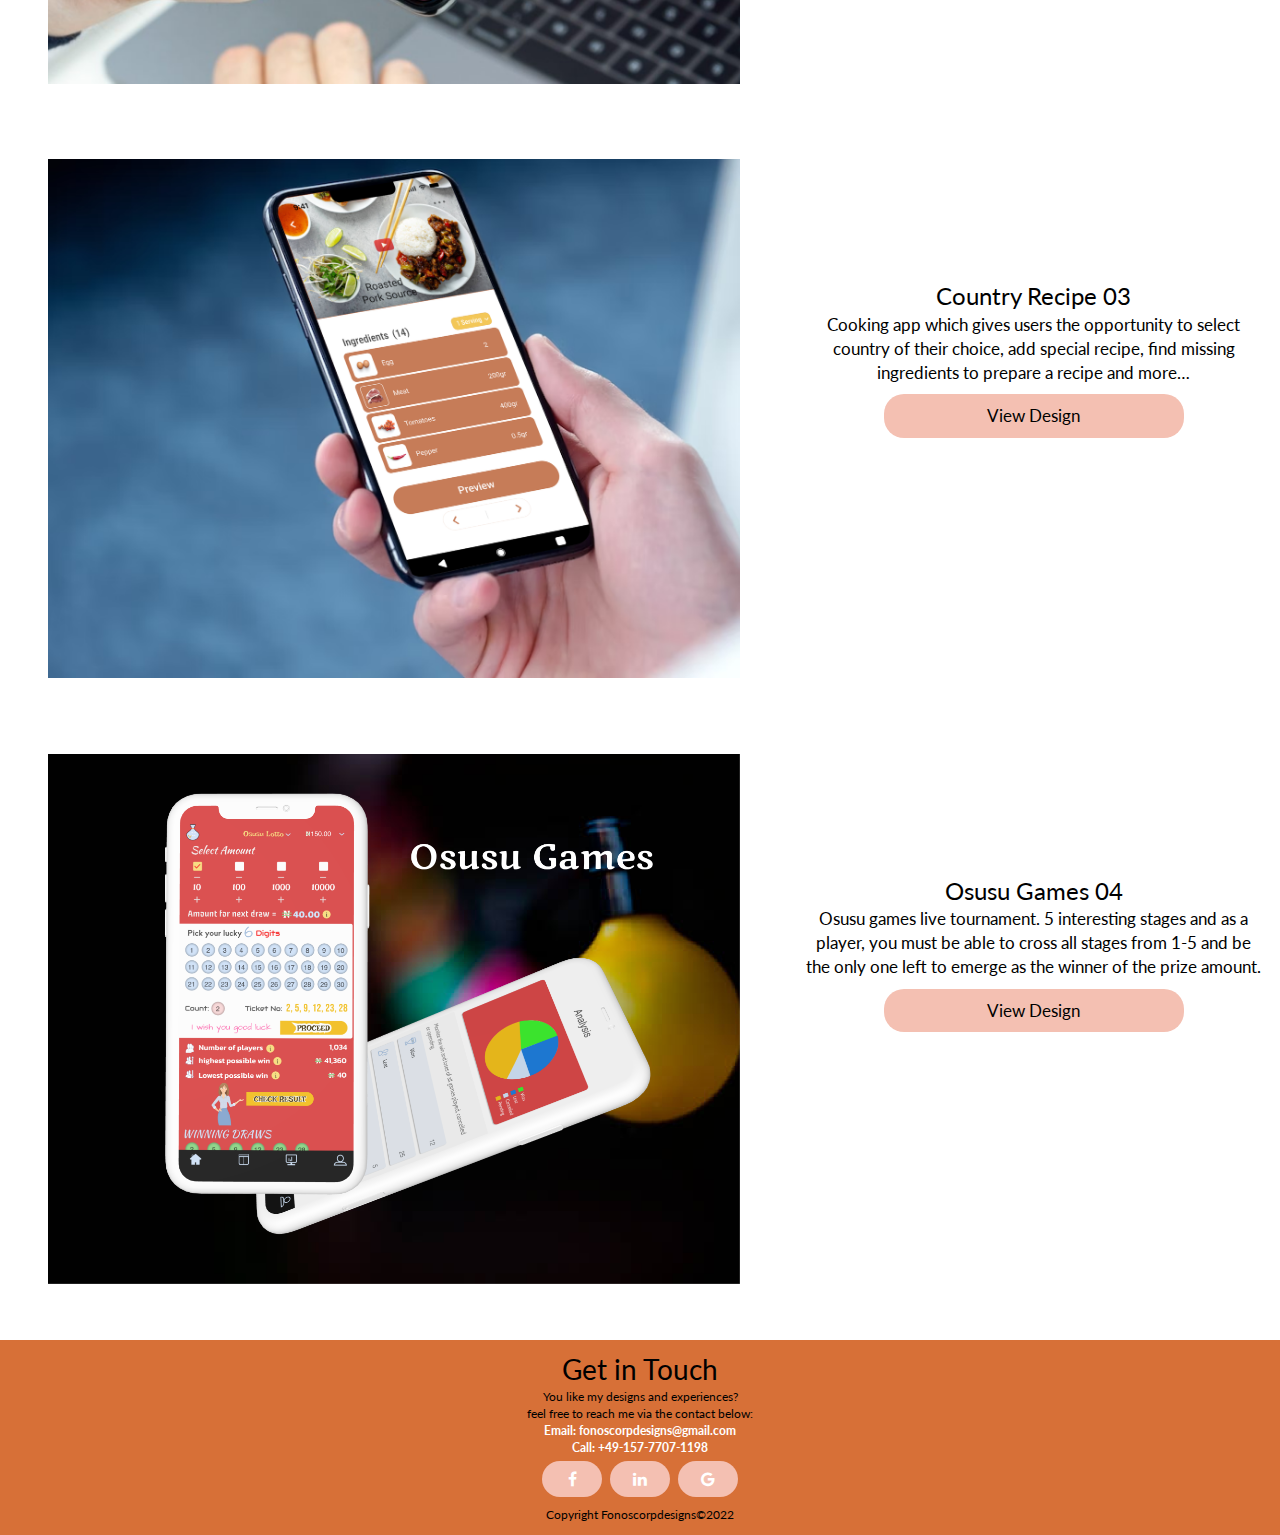
==== commit 7b7ff61c: "update complete 20th" ====
--- a/index.html
+++ b/index.html
@@ -31,9 +31,9 @@
     <a href="android.html">SoundMix</a>
 	   <a href="pocket-vault.html">Pocket Vault</a>
 	  <a href="country-recipe.html">Country Recipe</a>
-    <a href="vintage-app.html">Vintage App</a>
+   <a href="vintage-app.html" style="display: none">Vintage App</a>
 	  <a href="game.html">Game App</a>
-	  <a href="travel-app.html">Travel App</a>
+	  <a href="travel-app.html" style="display: none">Travel App</a>
   </div>
 </li>
             <li><a href="about.html">About</a></li>
@@ -172,6 +172,7 @@
 
 
   <footer>
+	  <div id="footer">
     <div class="foot-menu">
       <div class="container">
         <div class="contact-text">
@@ -199,6 +200,7 @@
 
       </div>
     </div>
+	  </div>
   </footer>
 
 </body>
--- a/css/style.css
+++ b/css/style.css
@@ -143,7 +143,7 @@
   border: none;
   cursor: pointer;
 	border: 1px solid rgba(255, 255, 255, 0.19);
-	padding: 0px 20px;
+	padding: 0px 6px;
 	border-radius: 4px;
 	transition: ease-out 0.3s;
 
@@ -657,6 +657,89 @@
 	width: 90%;
 }
 
+/* ========Move to top========== */
+#myBtn {
+  display: none; /* Hidden by default */
+  position: fixed; /* Fixed/sticky position */
+  bottom: 40px; /* Place the button at the bottom of the page */
+  right: 10px; /* Place the button 30px from the right */
+  z-index: 99; /* Make sure it does not overlap */
+  border: none; /* Remove borders */
+  outline: none; /* Remove outline */
+  background-color: #CDD8FF; /* Set a background color */
+  color: #000; /* Text color */
+  cursor: pointer; /* Add a mouse pointer on hover */
+  padding: 4px 1px; /* Some padding */
+  border-radius: 6px; /* Rounded corners */
+  font-size: 17px; /* Increase font size */
+	width: 50px;
+	height: 50px;
+}
+#myBtn img {
+	width: 50%;
+	margin-top: 4px;
+}
+#myBtn:hover {
+  background-color: #B8C7FC; /* Add a dark-grey 
+	background on hover */
+	color: #000;
+}
+/* ========Previous and next button========== */
+
+.btn1,
+.btn2{
+	padding: 10px 16px;
+	border-radius: 4px;
+	background-color: lightgray;
+	color: #000;
+	border: none;
+	cursor: pointer;
+}
+.btn1:hover,
+.btn2:hover{
+	background-color: #DFDCDC;
+	color: #000;
+}
+.btn1 {
+	float: right;
+	margin-left: 20px;
+}
+.btn2 {
+	float: left;
+	margin-right: 20px;
+}
+.btn3 {
+	margin-left: 20px;
+	background-color: lightgray;
+	padding: 10px 16px;
+	border-radius: 4px;
+	color: #000;
+	border: none;
+	float: right;
+	margin-left: 20px;
+}
+.btn5,
+.btn4 {
+	margin-right: 20px;
+	background-color: lightgray;
+	padding: 10px 16px;
+	border-radius: 4px;
+	color: #888686;
+	border: none;
+	float: left;
+	margin-right: 20px;
+}
+.btn5 {
+	float: right;
+	margin-right: 20px;
+}
+.navigation-links {
+	padding: 40px;
+	text-align: center;
+	margin-bottom: 20px;
+}
+
+
 /* ========Responsive========== */
 @media screen and (max-width: 374px) {
     nav ul {
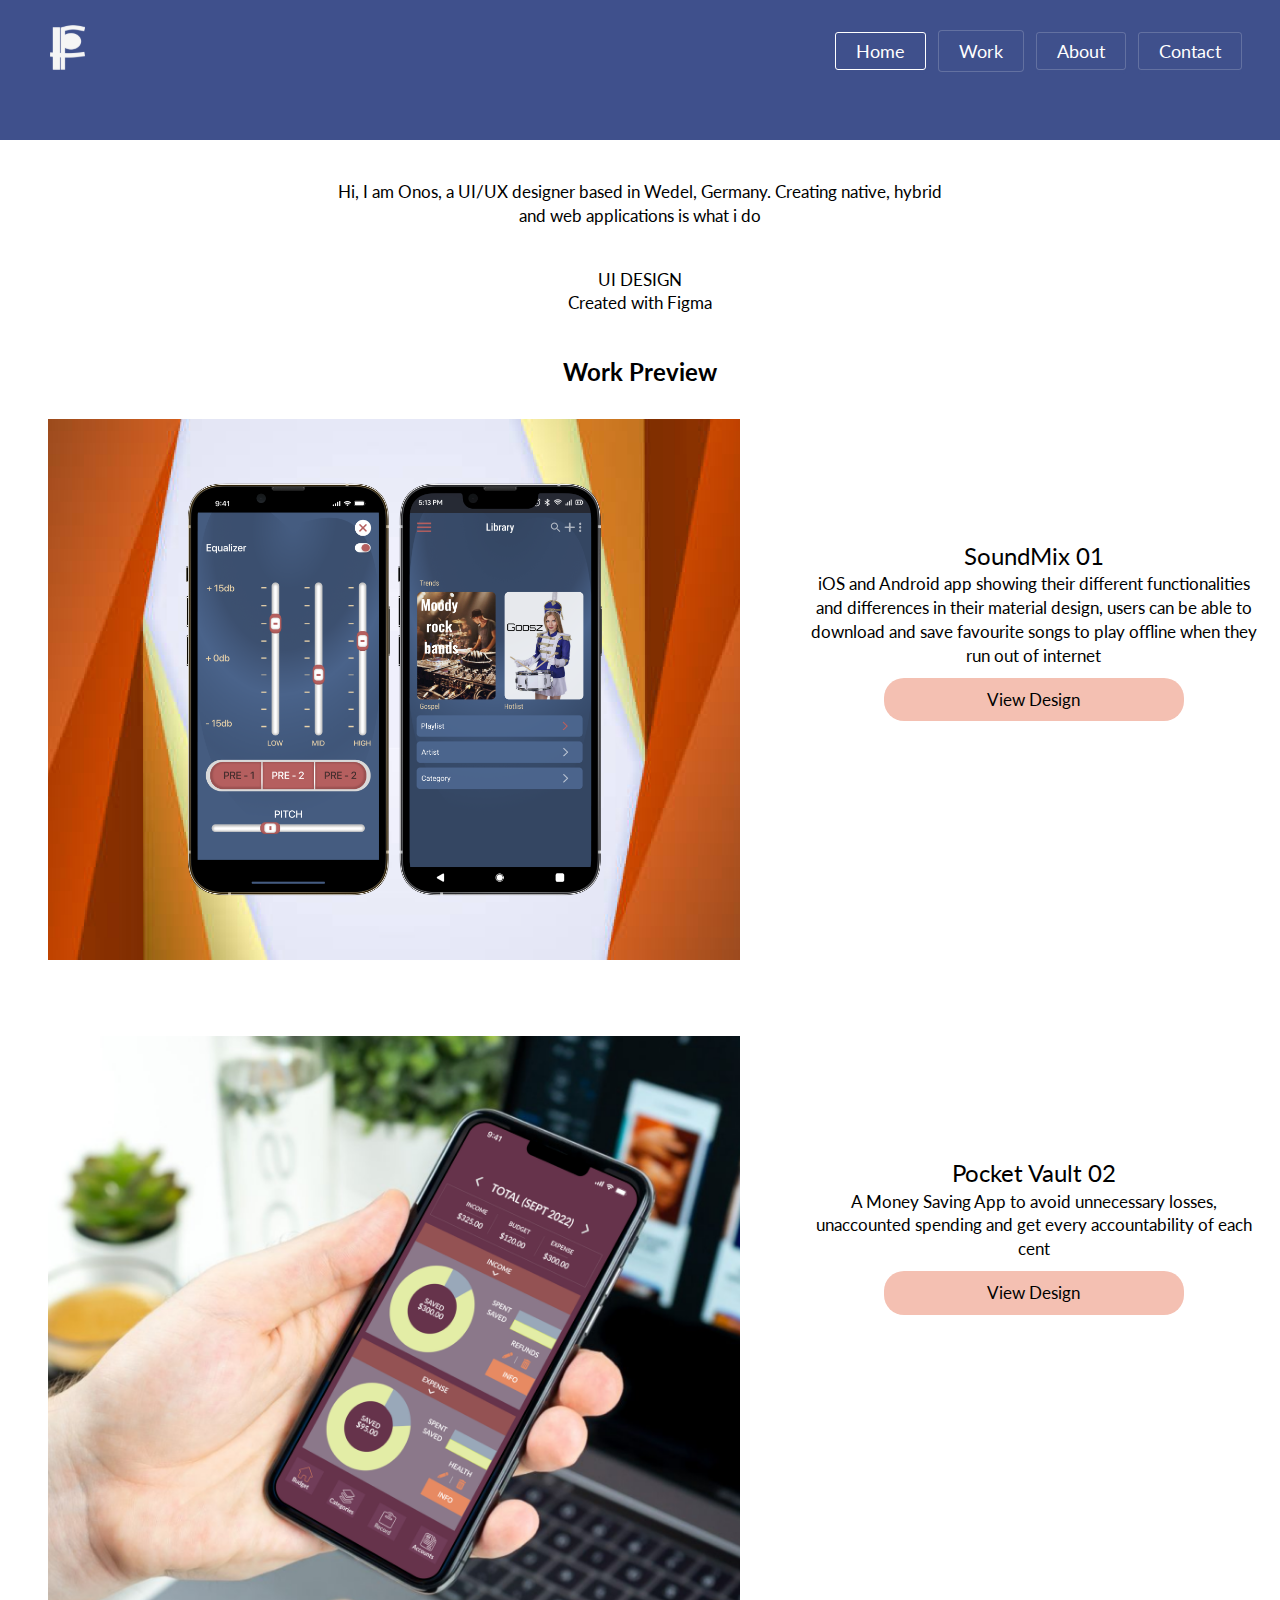
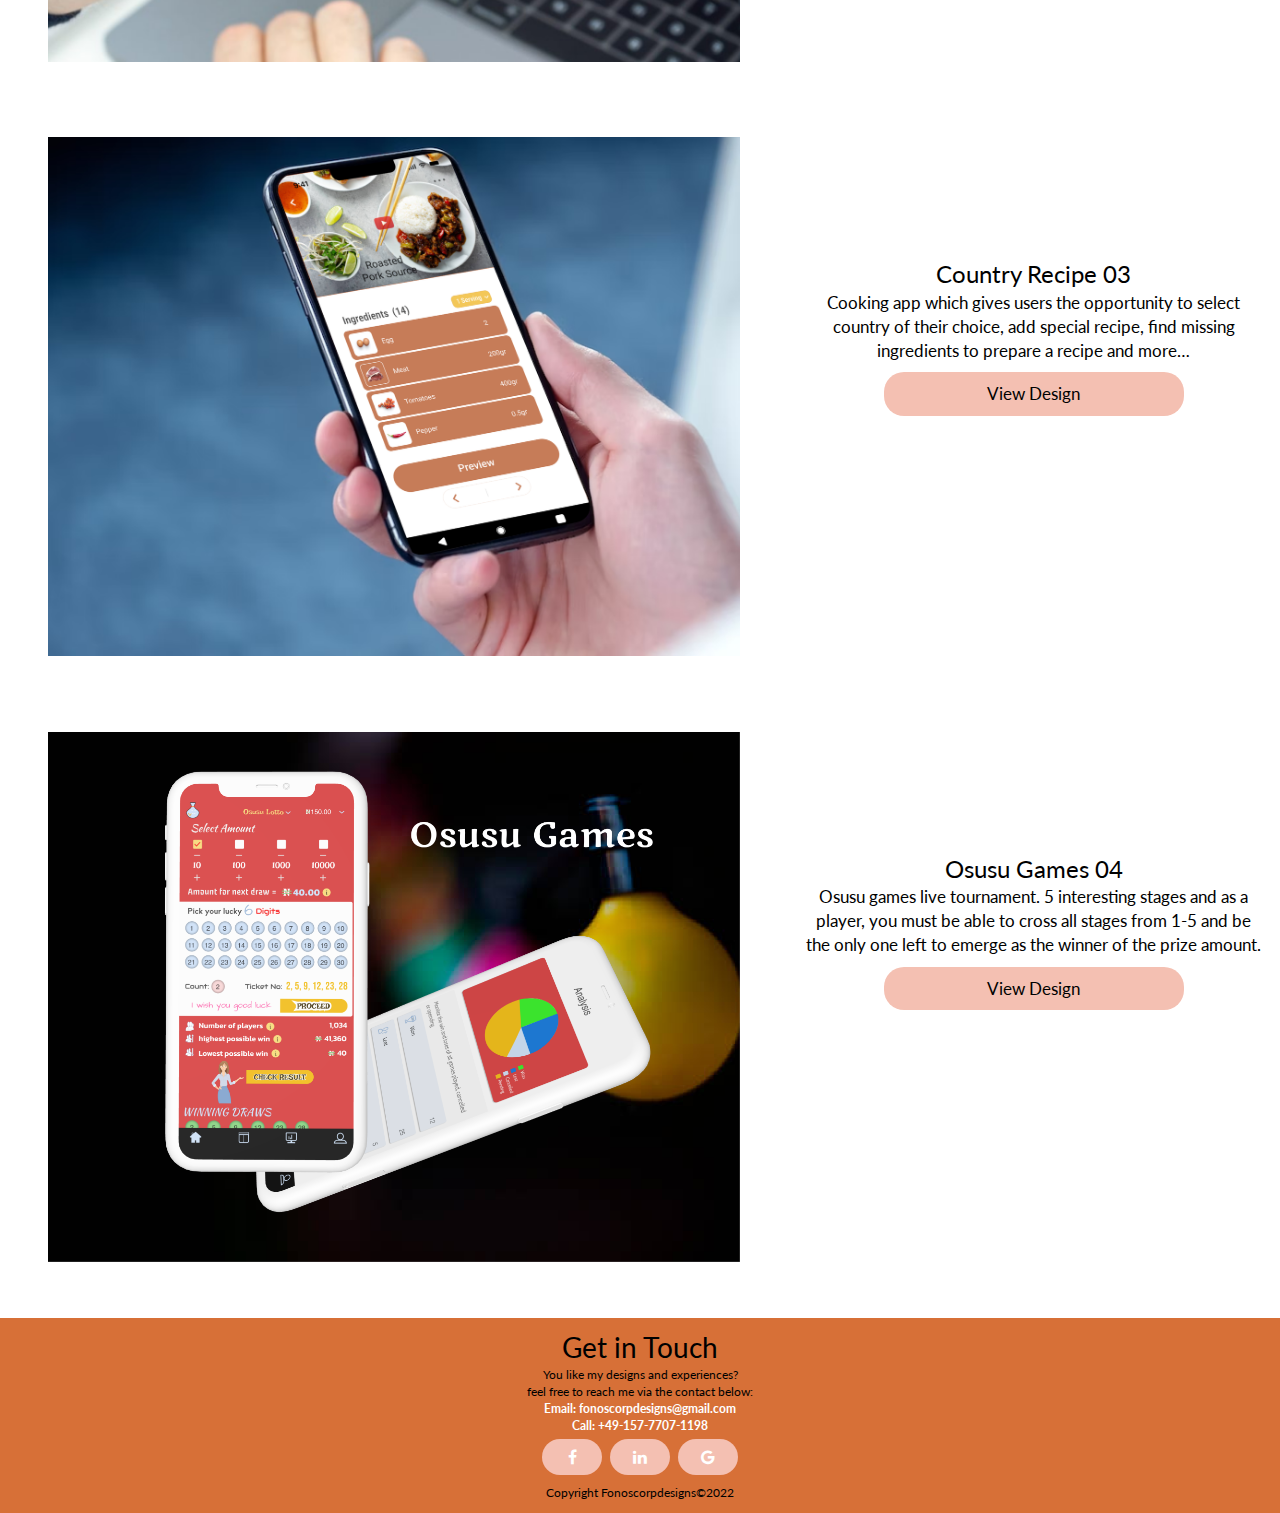
==== commit 9b24eaa4: "updated 24sept" ====
--- a/index.html
+++ b/index.html
@@ -51,14 +51,16 @@
     <!--Main page Hero Section-->
 
     <div class="preview">
-      <h5>
+      <p>
         Hi, I am Onos, a UI/UX designer based in Wedel, Germany. Creating native, hybrid and web applications is what i do
-      </h5>
-      <h3>
+      </p>
+     
+      <p>
+        UI DESIGN<br>Created with Figma
+      </p>
+		
+		<h5>
         Work Preview
-      </h3>
-      <h5>
-        UI DESIGN<br>Created with Figma
       </h5>
     </div>
 
--- a/css/style.css
+++ b/css/style.css
@@ -14,6 +14,7 @@
 }
 
 /* =======header=========== */
+
 .logo {
     width: 40%;
 }
@@ -60,6 +61,7 @@
 
 .top-heading {
     background-color: #3F508C;
+	width: 100vw;
 }
 
 img {
@@ -106,6 +108,7 @@
     text-align: center;
     margin-left: auto;
     margin-right: auto;
+	margin-top: 40px;
 }
 
 h4 {
@@ -228,6 +231,13 @@
 .country-profile-name {
 	text-align: center;
 }
+.country-profile-name img {
+	width: 120px;
+	margin-top: 40px;
+}
+.country-profile-name h3 {
+	margin-bottom: 40px;
+}
 
 .profile-pic img {
     border-radius: 80px;
@@ -246,6 +256,11 @@
     text-align: center;
     margin-top: 20px;
     margin-bottom: 20px;
+}
+.brief p {
+	width: 60%;
+	margin-left: auto;
+	margin-right: auto;
 }
 
 .mockups {
@@ -288,33 +303,45 @@
 	margin-left: auto;
 	margin-right: auto;
 	margin-top: 40px;
+	background-color: #E3EDA6;
+	border-radius: 20px;
+	padding: 40px;
 }
 .guiding-heading {
 	text-align: center;
 	margin-top: 40px;
+	margin-bottom: 20px;
 }
 .the-w-heading {
-	width: 60%;
+	width: 90%;
 	margin-left: auto;
 	margin-right: auto;
 }
+
 .the-w-heading li {
-	text-align: left;
+	width: 90%;
+	margin-left: auto;
+	margin-right: auto;
 }
 .guiding-text {
 	margin-bottom: 10px;
 }
 .explain-area {
 	margin-bottom: 40px;
+	margin-top: 20px;
 	width: 80%;
 	margin-left: auto;
 	margin-right: auto;
 }
 .explain-area p{
 	margin-bottom: 10px;
-	background-color: #F4C211;
+	background-color: #E3EDA6;
 	padding: 20px;
 	border-radius: 20px;
+}
+.explain-area1 {
+	margin-left: 20px;
+	padding: 20px;
 }
 .workflow-tab {
 	background-color: #fff;
@@ -333,11 +360,20 @@
 .sketch-tab {
 	margin-top: 40px;
 }
+.sketch-tab p{
+	text-align: center;
+	width: 60%;
+	margin-left: auto;
+	margin-right: auto;
+	margin-bottom: 40px;
+}
 .findings-area {
 	display: flex;
 	width: 80%;
 	margin-top: 20px;
 	text-align: center;
+	margin-left: auto;
+	margin-right: auto;
 }
 .findings-tab {
 	width: 80%;
@@ -350,6 +386,7 @@
 .wireframes-area {
 	margin-top: 40px;
 	margin-bottom: 30px;
+	padding: 4px;
 }
 .wireframes-area p{
 	text-align: center;
@@ -357,7 +394,13 @@
 .wireframes-tab {
 	margin-bottom: 30px;
 }
+.wireframes-tab2 {
+	width: 80%;
+	margin-left: auto;
+	margin-right: auto;
+}
 .style-tab {
+	padding: 40px;
 	margin-top: 30px;
 }
 .sub-heading {
@@ -376,7 +419,25 @@
 	margin-left: auto;
 	margin-right: auto;
 }
-.final-designs-area img{
+.style-tab-area {
+		display: flex;
+	width: 100%;
+	}
+	.style-tab-area img {
+		max-width: 25%;
+		margin-left: auto;
+		
+		margin-right: auto;
+
+	}
+.final-designs-area {
+		display: flex;
+		width: 90%;
+		padding: 20px;
+		margin-right: auto;
+		margin-left: auto;
+	}
+.mockup-designs-area img {
 	margin-bottom: 20px;
 }
 
@@ -392,6 +453,7 @@
 .foot-menu {
     background-color: #D77037;
     text-align: center;
+	width: 100vw;
 }
 
 .contact,
@@ -526,6 +588,9 @@
 .cloud-back {
     animation: 34s cloud-move-reverse infinite alternate linear;
 }
+.top-heading {
+	width: 100vw;
+}
 
 .navtoggle,
 .responsive {
@@ -549,12 +614,13 @@
 }
 .specifics-area {
 		background-color: #FEBF9C;
+		padding: 
 	}
 .iosframe {
-	width: 80%;
+	display: flex;
 	margin-left: auto;
 	margin-right: auto;
-		margin-top: 20px;
+	margin-top: 20px;
 	}
 .iosname {
 	text-align: center;
@@ -629,6 +695,13 @@
 	margin-bottom: 4px;
 }
 .jtbd1 {
+	width: 90%;
+	margin-bottom: 20px;
+	margin-left: auto;
+	margin-right: auto;
+}
+.jtbd1 p {
+	width: 100%;
 	margin-bottom: 20px;
 }
 .recipe-final-tab {
@@ -644,6 +717,10 @@
 		width: 100%;
 		padding: 10px;
 	}
+.participants-1 {
+	width: 100%;
+	padding: 1%;
+}
 	.the-participants {
 		margin-left: auto;
 		margin-right: auto;
@@ -738,8 +815,68 @@
 	text-align: center;
 	margin-bottom: 20px;
 }
-
-
+.early-approach-area {
+		width: 100%;
+		padding: 20px;
+		margin-left: auto;
+		margin-right: auto;
+	}
+	.early-reserach {
+		width: 100%;
+		padding: 40px;
+		margin-right: auto;
+		margin-left: auto;
+	}
+	.approach-heading {
+		text-align: center;
+	}
+ .about p {
+        width: 80%;
+        margin: auto;
+        line-height: 1.8;
+		background-color: #E3EDA6;
+		padding: 40px;
+		border-radius: 20px;
+    }
+.profile-name-2 {
+		text-align: center;
+		margin-top: 40px;
+		margin-bottom: 40px;
+	}
+/* ========cook recipe========== */
+.sketch-frame {
+		width: 90%;
+		display: grid;
+		grid-template-columns: auto auto auto auto auto;
+		margin-left: auto;
+		margin-right: auto;
+	}
+.findings-area-tab {
+	display: flex;
+}
+.findings-tab-pic h5{
+		width: 100%;
+	padding: 2px;
+	}
+.findings-tab-pic {
+		width: 100%;
+		padding: 20px;
+	}
+.ab-type {
+	display: flex;
+}
+.cook-specifiecs-area p{
+		width: 90%;
+		margin-left: auto;
+		margin-right: auto;
+		padding: 20px;
+	}
+.early-reserach {
+		width: 60%;
+		padding: 40px;
+		margin-left: auto;
+		margin-right: auto;
+	}
 /* ========Responsive========== */
 @media screen and (max-width: 374px) {
     nav ul {
@@ -899,7 +1036,7 @@
    .grid-item-2 {
         width: 80%;
         padding: 10px;
-        margin-left: auto;
+        margin-left: 100px;
         margin-right: auto;
     }
 
@@ -932,28 +1069,89 @@
 		margin-top: 0;
 		margin-bottom: 40px;
 	}
+	/* ========iOS and Android========== */
+	.main-project {
+		width: 100%;
+		margin-left: auto;
+		margin-right: auto;
+	}
+	.findings-area {
+		display: flex;
+	}
+	.profile-name-2 {
+		text-align: center;
+		margin-top: 40px;
+		margin-bottom: 40px;
+	}
+	.finding-text p {
+		text-align: center;
+		width: 60%;
+		margin-left: auto;
+		margin-right: auto;
+		margin-top: 0;
+		margin-bottom: 40px;
+	}
+	.iosname {
+		text-align: center;
+		margin-top: 40px;
+	}
+	
+	.iosframe {
+		display: flex;
+		margin-top: 20px;
+	}
 	.specifics-area {
+		margin-top: 40px;
 		background-color: #FEBF9C;
-	}
-	.guiding-heading-pics {
-		display: flex;
-		width: 80%;
-		margin-left: auto;
-		margin-right: auto;
-	}
-	.specifiecs-area {
+		padding-top: 40px;
+	}
+	.wireframes-area {
+		width: 25%;
+		padding: 10px;
+	}
+	.styleicons {
+		display: flex;
+	}
+	.style-tab {
+		width: 100%;
+		padding: 20px;
+	}
+	.style-tab p {
+		font-size: 27px;
+		padding: 20px;
+	}
+	.style-tab-area {
+		display: flex;
+	}
+	.style-tab-area img {
+		max-width: 30%;
+		padding: 20px;
+	}
+	.style-typeface-tab {
 		padding: 40px;
 	}
-	.explain-area {
-		width: 60%;
-		padding: 40px;
-		margin-left: auto;
-		margin-right: auto;
-	}
-	.delivery-area {
-		width: 60%;
-		margin-left: auto;
-		margin-right: auto;
+	.final-designs-area {
+		display: flex;
+		width: 90%;
+		padding: 20px;
+		margin-right: auto;
+		margin-left: auto;
+	}
+	.mockup-designs-area {
+		display: flex;
+		width: 90%;
+		padding: 20px;
+		margin-right: auto;
+		margin-left: auto;
+		background-color: #E3EDA6;
+		margin-bottom: 20px;
+	}
+	.pics {
+		padding: 10px;
+	}
+	.tab {
+		text-align: center;
+		margin-bottom: 20px;
 	}
 	/* ========Osusu Games========== */
 	.all-comp {
@@ -998,8 +1196,10 @@
 	.tab-long-comp {
 		width: 100%;
 	}
-	
-}
+	.wireframes-tab2 {
+		margin-left: auto;
+		margin-right: auto;
+	}
 /* ========Country recipe session========== */
 	.cooking-heading p{
 		width: 60%;
@@ -1182,12 +1382,12 @@
 
     nav ul {
         float: right;
-        margin-right: 10px;
+        margin-right: 40px;
     }
 
     nav li {
         display: inline-block;
-        margin: 0 8px;
+        margin: 0 4px;
         line-height: 40px;
         border-radius: 4px;
         background-color: #3F508C;
@@ -1197,7 +1397,7 @@
     nav a {
         font-size: 18px;
         border: 1px solid rgba(255, 255, 255, 0.19);
-        padding: 7px 40px;
+        padding: 7px 20px;
     }
 
      a:hover {
@@ -1259,7 +1459,7 @@
     .grid-item-2 {
         width: 100%;
         padding: 10px;
-        margin-left: auto;
+        margin-left: 80px;
         margin-right: auto;
     }
 
@@ -1298,28 +1498,42 @@
     }
 
     .preview h5 {
-        width: 40%;
+        width: 60%;
         text-align: center;
         margin-left: auto;
         margin-right: auto;
-    }
+		padding-top: 40px;
+    }
+	.preview p {
+		margin-top: 40px;
+		font-size: 17px;
+		width: 60%;
+		margin-left: auto;
+		margin-right: auto;
+	}
 
     .profile-name {
         width: 60%;
         margin-left: auto;
+		margin-right: auto;
 		margin-bottom: 40px;
+		font-size: 24px;
     }
 	.profile-name p {
         width: 60%;
         margin-left: auto;
         margin-right: auto;
+		text-align: center;
 		
     }
 
     .about p {
         width: 50%;
         margin: auto;
-        line-height: 2.8;
+        line-height: 1.8;
+		background-color: #E3EDA6;
+		padding: 40px;
+		border-radius: 20px;
     }
 
     .tools-and-skills-heading {
@@ -1376,6 +1590,8 @@
 	
 	.research-area {
 		display: flex;
+		margin-top: 40px;
+		margin-bottom: 240px;
 	}
 	.approach-tab {
 		width: 100%;
@@ -1393,6 +1609,17 @@
 }
 	.profile-name {
 		margin-top: 140px;
+		text-align: center;
+	}
+	.profile-name p {
+		text-align: center;
+		width: 40%;
+		margin-bottom: 40px;
+	}
+	.profile-name-2 {
+		text-align: center;
+		margin-top: 40px;
+		margin-bottom: 40px;
 	}
 	.idea-n-key {
 		display: flex;
@@ -1420,6 +1647,9 @@
 		margin-right: auto;
 		margin-bottom: 40px;
 	}
+	.dropbtn {
+	padding: 0px 20px;
+}
 
 	/* ========iOS and Android========== */
 	.main-project {
@@ -1445,13 +1675,15 @@
 		text-align: center;
 		margin-top: 40px;
 	}
+	
 	.iosframe {
 		display: flex;
 		margin-top: 20px;
-		
 	}
 	.specifics-area {
+		margin-top: 40px;
 		background-color: #FEBF9C;
+		padding-top: 40px;
 	}
 	.wireframes-area {
 		width: 25%;
@@ -1464,6 +1696,10 @@
 		width: 100%;
 		padding: 20px;
 	}
+	.style-tab p {
+		font-size: 27px;
+		padding: 20px;
+	}
 	.style-tab-area {
 		display: flex;
 	}
@@ -1471,12 +1707,24 @@
 		max-width: 30%;
 		padding: 20px;
 	}
+	.style-typeface-tab {
+		padding: 40px;
+	}
 	.final-designs-area {
 		display: flex;
 		width: 90%;
 		padding: 20px;
 		margin-right: auto;
 		margin-left: auto;
+	}
+	.mockup-designs-area {
+		display: flex;
+		width: 90%;
+		padding: 20px;
+		margin-right: auto;
+		margin-left: auto;
+		background-color: #E3EDA6;
+		margin-bottom: 20px;
 	}
 	.pics {
 		padding: 10px;
@@ -1528,12 +1776,34 @@
 	.specifiecs-area {
 		padding: 40px;
 	}
+	.all-parts {
+		width: 100%;
+		display: flex;
+	}
+	.parts h5 {
+		width: 100%;
+	}
+	.parts {
+		width: 100%;
+	}
+	
 	.explain-area {
-		width: 60%;
+		width: 80%;
+		padding: 10px;
+		margin-left: auto;
+		margin-right: auto;
+		background-color: #E3EDA6;
+		border-radius: 20px;
 		padding: 40px;
-		margin-left: auto;
-		margin-right: auto;
-	}
+	}
+	.explain-area li{
+		width: 100%;
+		padding: 10px;
+		margin-left: auto;
+		margin-right: auto;
+	}
+	
+	
 	
 	/* ========Country recipe session========== */
 	.cooking-heading p{
@@ -1542,7 +1812,7 @@
 		margin-right: auto;
 	}
 	.early-approach-area {
-		width: 80%;
+		width: 60%;
 		padding: 20px;
 		margin-left: auto;
 		margin-right: auto;
@@ -1576,6 +1846,10 @@
 		margin-right: auto;
 		padding: 20px;
 	}
+	.recipe-area2 {
+		display: flex;
+		width: 100%;
+	}
 	.findings-area {
 		width: 80%;
 		margin-left: auto;
@@ -1699,6 +1973,9 @@
 	}
 
 /* ========Osusu Games========== */
+	.osusu-games img {
+		width: 20px;
+	}
 	.all-comp {
 		background-color: #4E9E99;
 	}
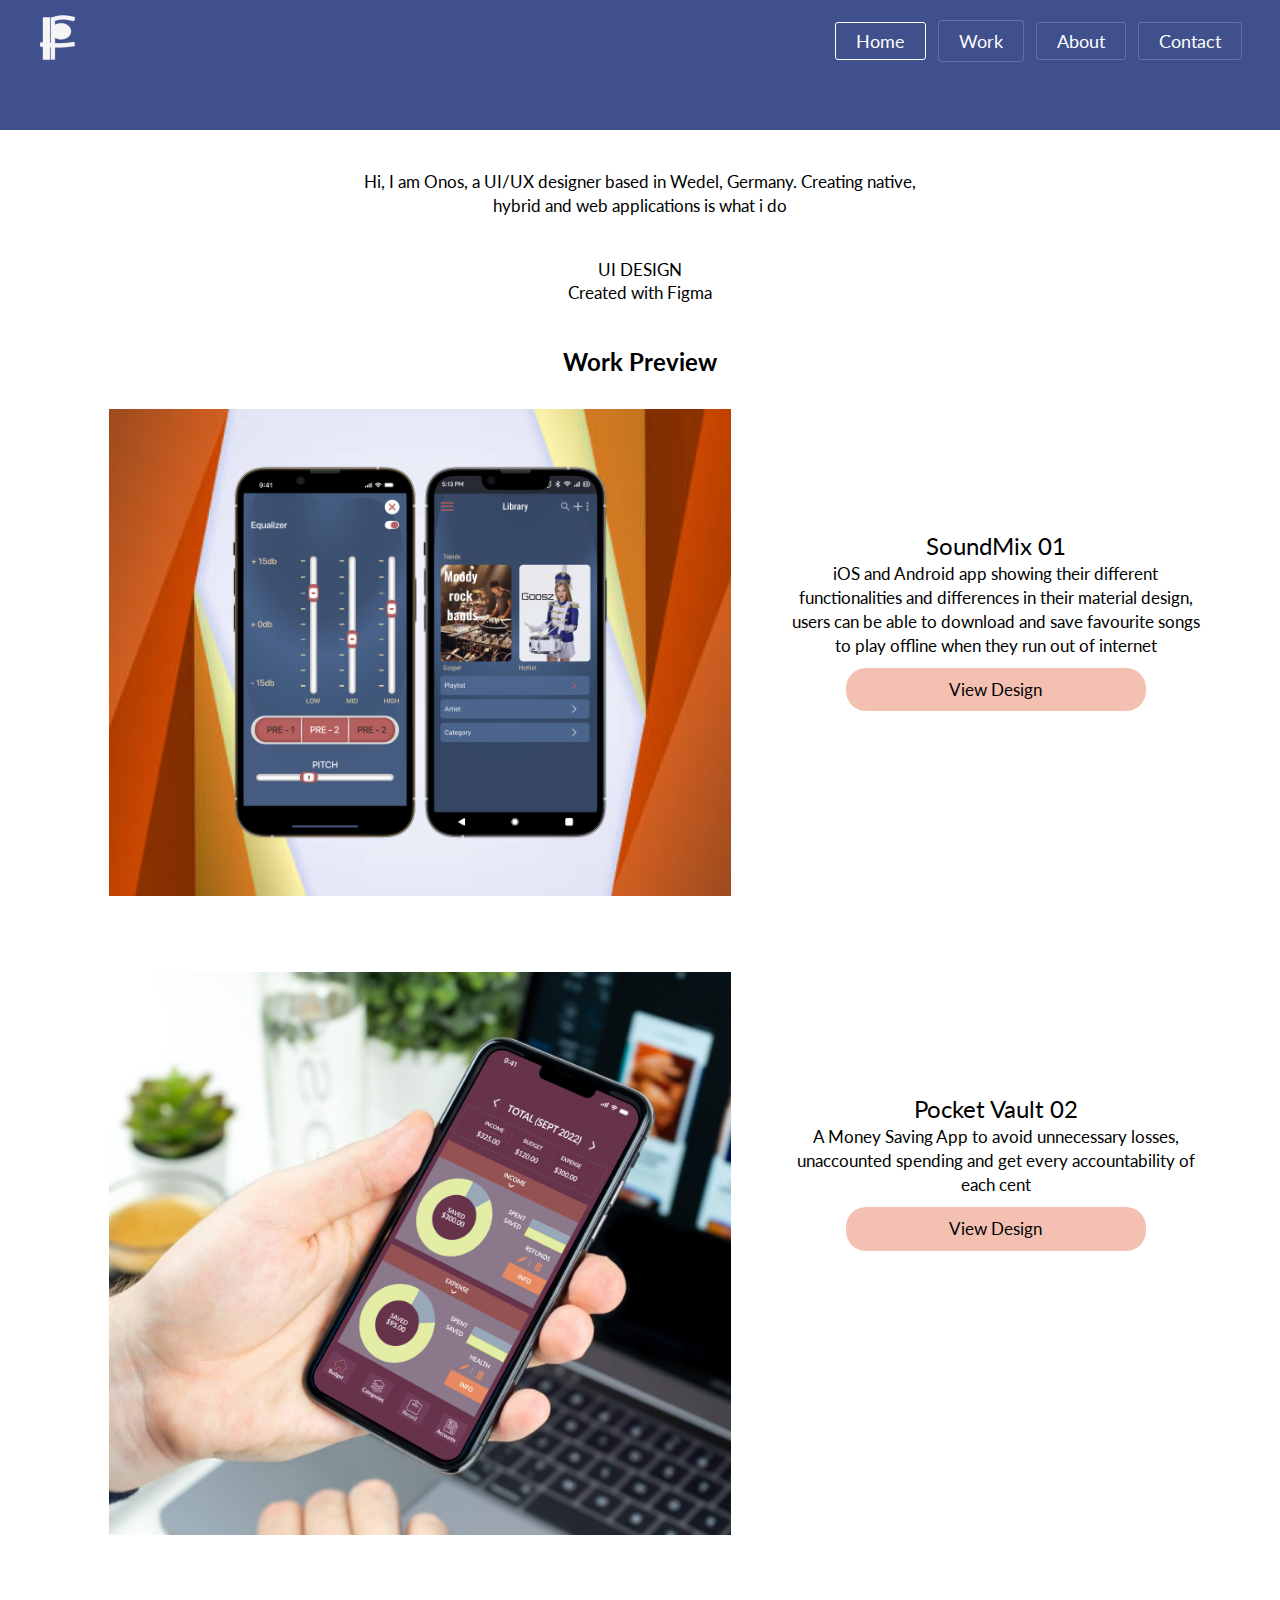
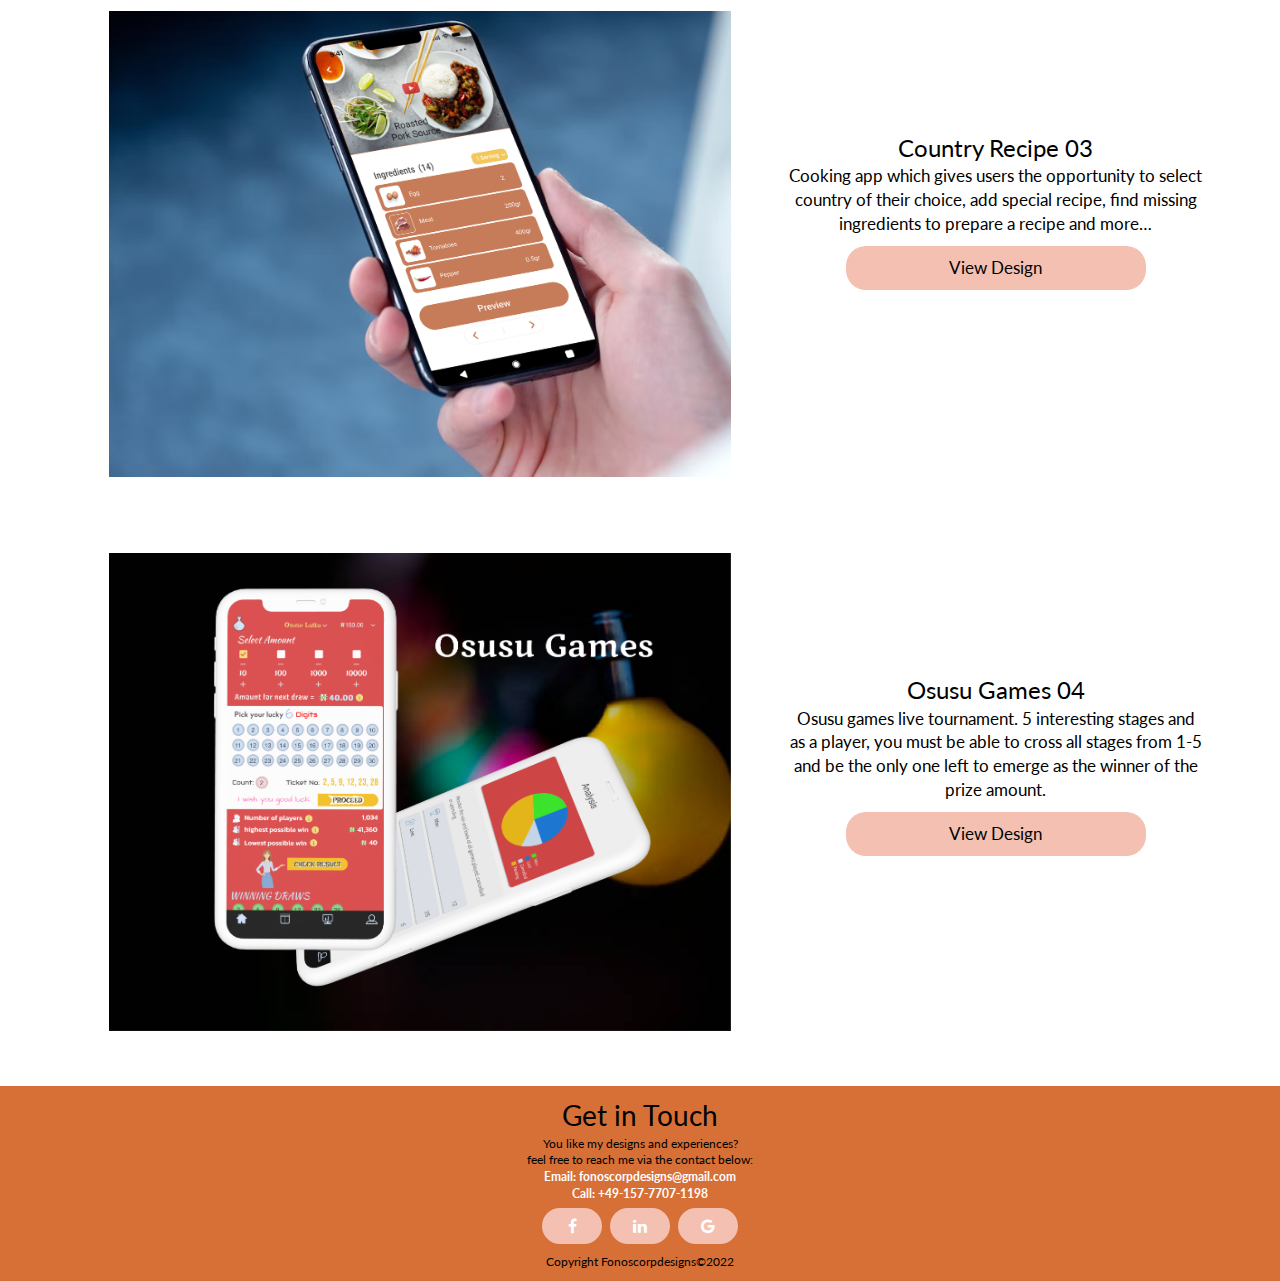
==== commit 86c67cd2: "changes on update 24th" ====
--- a/index.html
+++ b/index.html
@@ -17,7 +17,7 @@
 <body>
   <!--Header Section-->
   <header>
-    <div class="container top-heading">
+    <div class="top-heading">
       <div class="navtoggle" id="myNavtoggle">
         <label class="logo"><a href="index.html">
             <img src="img/logo-1.svg" alt="Fonoscorp"></a>
@@ -49,7 +49,7 @@
 
  
     <!--Main page Hero Section-->
-
+<div class="main-project">
     <div class="preview">
       <p>
         Hi, I am Onos, a UI/UX designer based in Wedel, Germany. Creating native, hybrid and web applications is what i do
@@ -160,7 +160,7 @@
 
 
 
-
+	</div>
 	
 	
 
--- a/css/style.css
+++ b/css/style.css
@@ -8,7 +8,7 @@
     margin: 0;
 }
 
-body {
+html, body {
     font-family: 'Lato', sans-serif;
     line-height: 1.4;
 }
@@ -27,6 +27,9 @@
 }
 .navtoggle li:not(:last-child) {
     display: none;
+}
+nav {
+	padding: 10px;
 }
 nav li {
     display: inline-block;
@@ -94,7 +97,7 @@
 
 h2 {
     text-align: center;
-    font-size: 3.25em;
+    font-size: 1.25em;
     font-weight: 700;
 }
 
@@ -346,6 +349,10 @@
 .workflow-tab {
 	background-color: #fff;
 }
+.workflow-tab img{
+	width: 80%;
+}
+
 /* =======iOS and Android=========== */
 .approach-tab {
 	margin-top: 20px;
@@ -743,7 +750,7 @@
   z-index: 99; /* Make sure it does not overlap */
   border: none; /* Remove borders */
   outline: none; /* Remove outline */
-  background-color: #CDD8FF; /* Set a background color */
+  background-color: #E5EBFF; /* Set a background color */
   color: #000; /* Text color */
   cursor: pointer; /* Add a mouse pointer on hover */
   padding: 4px 1px; /* Some padding */
@@ -816,7 +823,7 @@
 	margin-bottom: 20px;
 }
 .early-approach-area {
-		width: 100%;
+		width: 90%;
 		padding: 20px;
 		margin-left: auto;
 		margin-right: auto;
@@ -877,6 +884,18 @@
 		margin-left: auto;
 		margin-right: auto;
 	}
+.cook-mockup {
+		width: 80%;
+		margin-left: auto;
+		margin-right: auto;
+		padding: 40px;
+	}
+.jtbd-layers {
+		width: 90%;
+		margin-left: auto;
+		margin-right: auto;
+	}
+
 /* ========Responsive========== */
 @media screen and (max-width: 374px) {
     nav ul {
@@ -888,6 +907,11 @@
         margin: 0;
     }
 	
+element.style {
+}
+	h2 {
+		font-size: 1.25em;
+	}
 }
 
 
@@ -2063,4 +2087,4 @@
     .cloud-back {
         animation: 34s cloud-move-reverse infinite alternate linear;
     }
-}
+}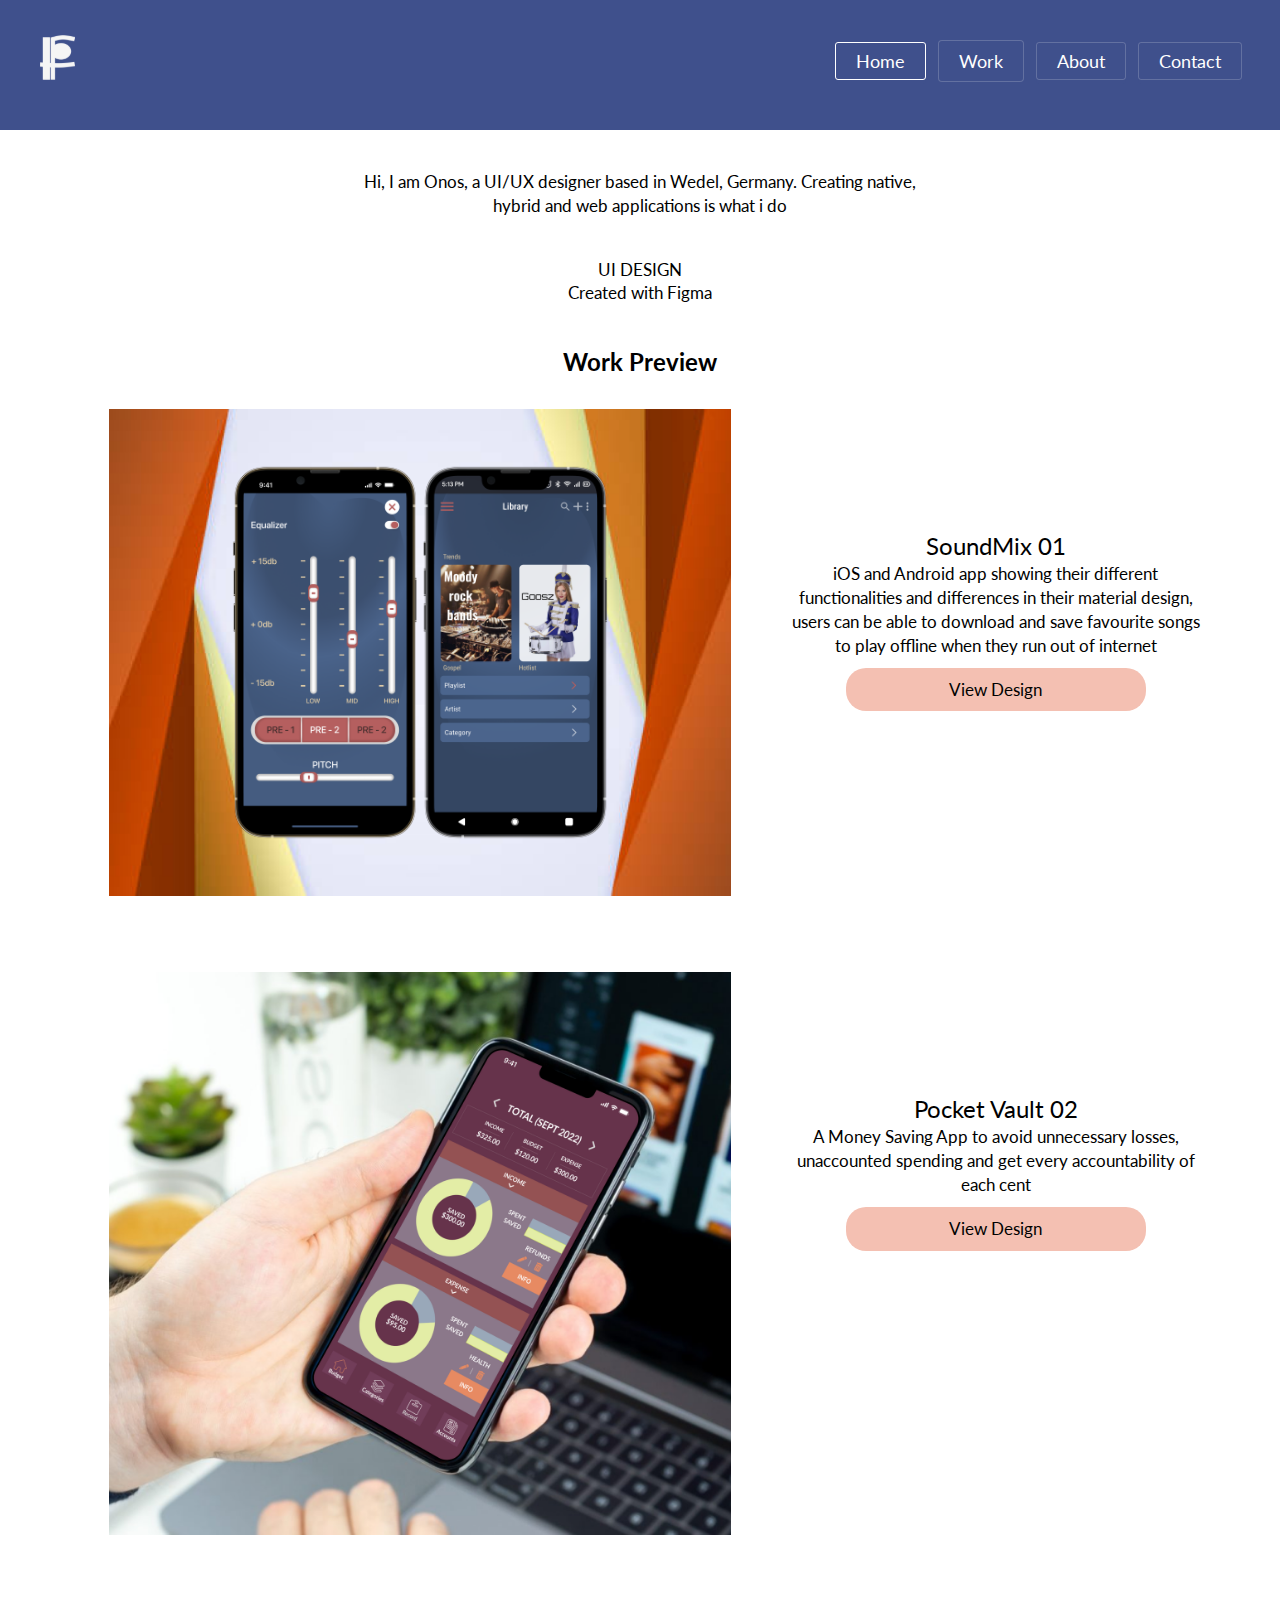
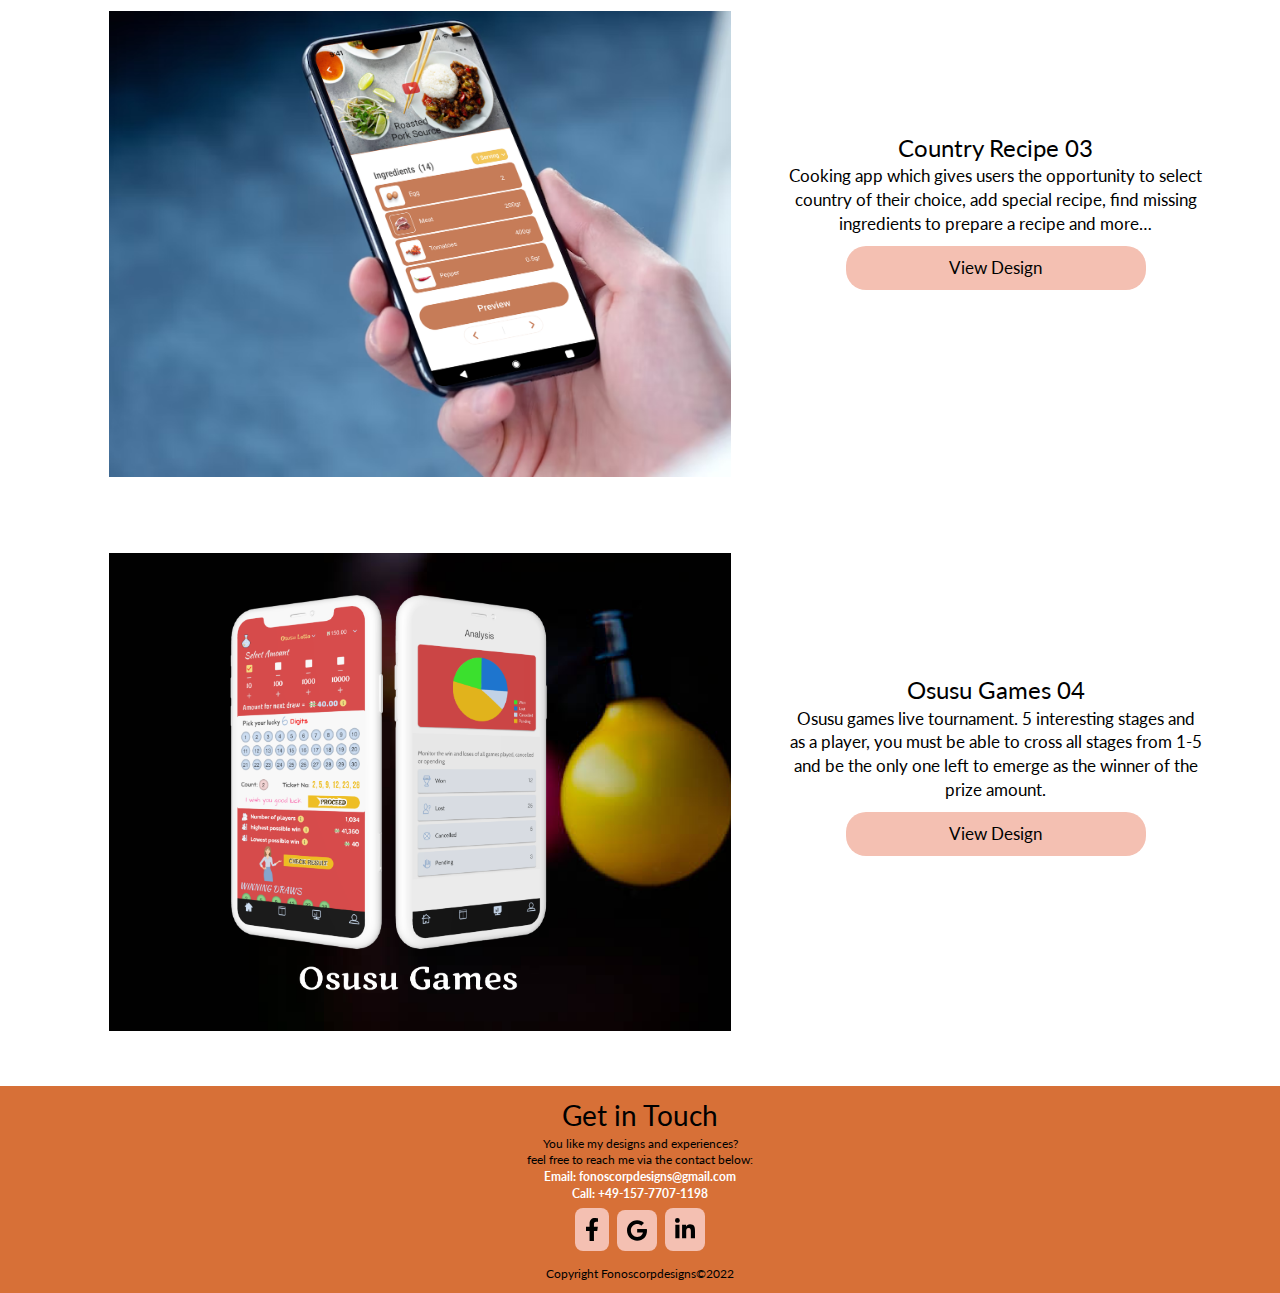
==== commit 43633309: "new update 21oct" ====
--- a/index.html
+++ b/index.html
@@ -94,7 +94,7 @@
         <h3>Pocket Vault 02</h3>
         <p>A Money Saving App to avoid unnecessary losses, unaccounted spending and get every accountability of each cent</p>
 
-        <a href="android.html" class="button">View Design</a>
+        <a href="pocket-vault.html" class="button">View Design</a>
       </div>
     </div>
 	  
@@ -126,7 +126,7 @@
         <h3>Osusu Games 04</h3>
         <p>Osusu games live tournament. 5 interesting stages and as a player, you must be able to cross all stages from 1-5 and be the only one left to emerge as the winner of the prize amount.</p>
 
-        <a href="android.html" class="button">View Design</a>
+        <a href="game.html" class="button">View Design</a>
       </div>
     </div>
 	  
@@ -191,9 +191,11 @@
 
 
         <div class="social-link">
-          <a href="https://www.facebook.com/" class="fa fa-facebook"></a>
-          <a href="https://www.linkedin.com/" class="fa fa-linkedin"></a>
-          <a href="https://www.google.com/" class="fa fa-google"></a>
+			
+          <a href="https://www.facebook.com/" class="facebk"><img src="img/footer/fb.svg" alt="Project 2" /></a>
+			<a href="https://www.google.com/" class="google"><img src="img/footer/gg.svg" alt="Project 2" /></a>
+			<a href="https://www.linkedin.com/"  class="linkedin"><img src="img/footer/lkdin.svg" alt="Project 2" /></a>
+			
         </div>
 
         <div class="copy">
--- a/css/style.css
+++ b/css/style.css
@@ -483,16 +483,30 @@
     text-decoration: none;
     margin: 5px 2px;
 }
-.fa-facebook,
-.fa-linkedin,
-.fa-google{
-    padding: 10px;
+.facebk img{
+	padding: 10px;
     font-size: 30px;
-    width: 40px;
-    border-radius: 20px;
+    width: 14px;
+    border-radius: 8px;
     text-align: center;
     text-decoration: none;
     margin: 5px 2px;
+}
+.linkedin img,
+.google img {
+	padding: 10px;
+    font-size: 30px;
+    width: 20px;
+    border-radius: 8px;
+    text-align: center;
+    text-decoration: none;
+    margin: 5px 2px;
+}
+.linkedin img,
+.google img,
+.facebk img{
+	background-color: #F4C0B2;
+    color: #ffffff;
 }
 .fa-bars:hover {
     opacity: 0.7;
@@ -504,32 +518,19 @@
     background-color: #F4C0B2;
 }
 
-.fa-facebook {
-    background-color: #F4C0B2;
-    color: #ffffff;
-}
-.fa-facebook:hover {
-    background-color: #F4C0B2;
+.facebk :hover {
+    background-color: #E8BBAF;
     color: #3F508C;
 }
-.fa-linkedin {
-    background-color: #F4C0B2;
-    color: #ffffff;
-}
-.fa-linkedin:hover {
-    background-color: #F4C0B2;
+
+.linkedin :hover {
+    background-color: #E8BBAF;
+    color: #fff;
+}
+.google :hover {
+    background-color: #E8BBAF;
     color: #3F508C;
 }
-
-.fa-google {
-    background-color: #F4C0B2;
-    color: #ffffff;
-}
-.fa-google:hover {
-    background-color: #F4C0B2;
-    color: #3F508C;
-}
-
 .copy {
     width: 100%;
     font-size: 12px;
@@ -607,7 +608,7 @@
 .navtoggle li .icon {
     position: absolute;
     right: 0;
-    top: 2px;
+    top: 20px;
     font-size: 38px;
 }
 
@@ -617,7 +618,7 @@
 
 
 .logo img {
-    margin-top: 15px;
+    margin-top: 35px;
 }
 .specifics-area {
 		background-color: #FEBF9C;
@@ -895,6 +896,15 @@
 		margin-left: auto;
 		margin-right: auto;
 	}
+.prototype{
+		width: 60%;
+		margin-left: auto;
+		margin-right: auto;
+	}
+	.prototype iframe{
+		width: 100%;
+	}
+
 
 /* ========Responsive========== */
 @media screen and (max-width: 374px) {
@@ -951,6 +961,7 @@
     nav ul {
         float: right;
         margin-right:40px;
+		margin-top: 20px;
 
     }
 
@@ -1378,6 +1389,16 @@
 		margin-right: auto;
 		padding: 40px;
 	}
+	.prototype{
+		display: block;
+		width: 30%;
+		height: 100%;
+		margin-left: auto;
+		margin-right: auto;
+	}
+	.prototype iframe{
+		width: 100%;
+	}
 
 @media screen and (min-width: 992px) {
      body {
@@ -1407,6 +1428,7 @@
     nav ul {
         float: right;
         margin-right: 40px;
+		margin-top: 20px;
     }
 
     nav li {
@@ -1505,7 +1527,7 @@
 
     .resume {
         margin-top: 20px;
-        margin-bottom: 40px;
+        margin-bottom: 80px;
     }
 
     .profile-pic {
@@ -1540,7 +1562,7 @@
         width: 60%;
         margin-left: auto;
 		margin-right: auto;
-		margin-bottom: 40px;
+		margin-bottom: 2px;
 		font-size: 24px;
     }
 	.profile-name p {
@@ -1638,7 +1660,7 @@
 	.profile-name p {
 		text-align: center;
 		width: 40%;
-		margin-bottom: 40px;
+		margin-bottom: 10px;
 	}
 	.profile-name-2 {
 		text-align: center;
@@ -1997,6 +2019,15 @@
 	}
 
 /* ========Osusu Games========== */
+	.prototype{
+		display: block;
+		width: 20%;
+		margin-left: auto;
+		margin-right: auto;
+	}
+	.prototype iframe{
+		width: 100%;
+	}
 	.osusu-games img {
 		width: 20px;
 	}
